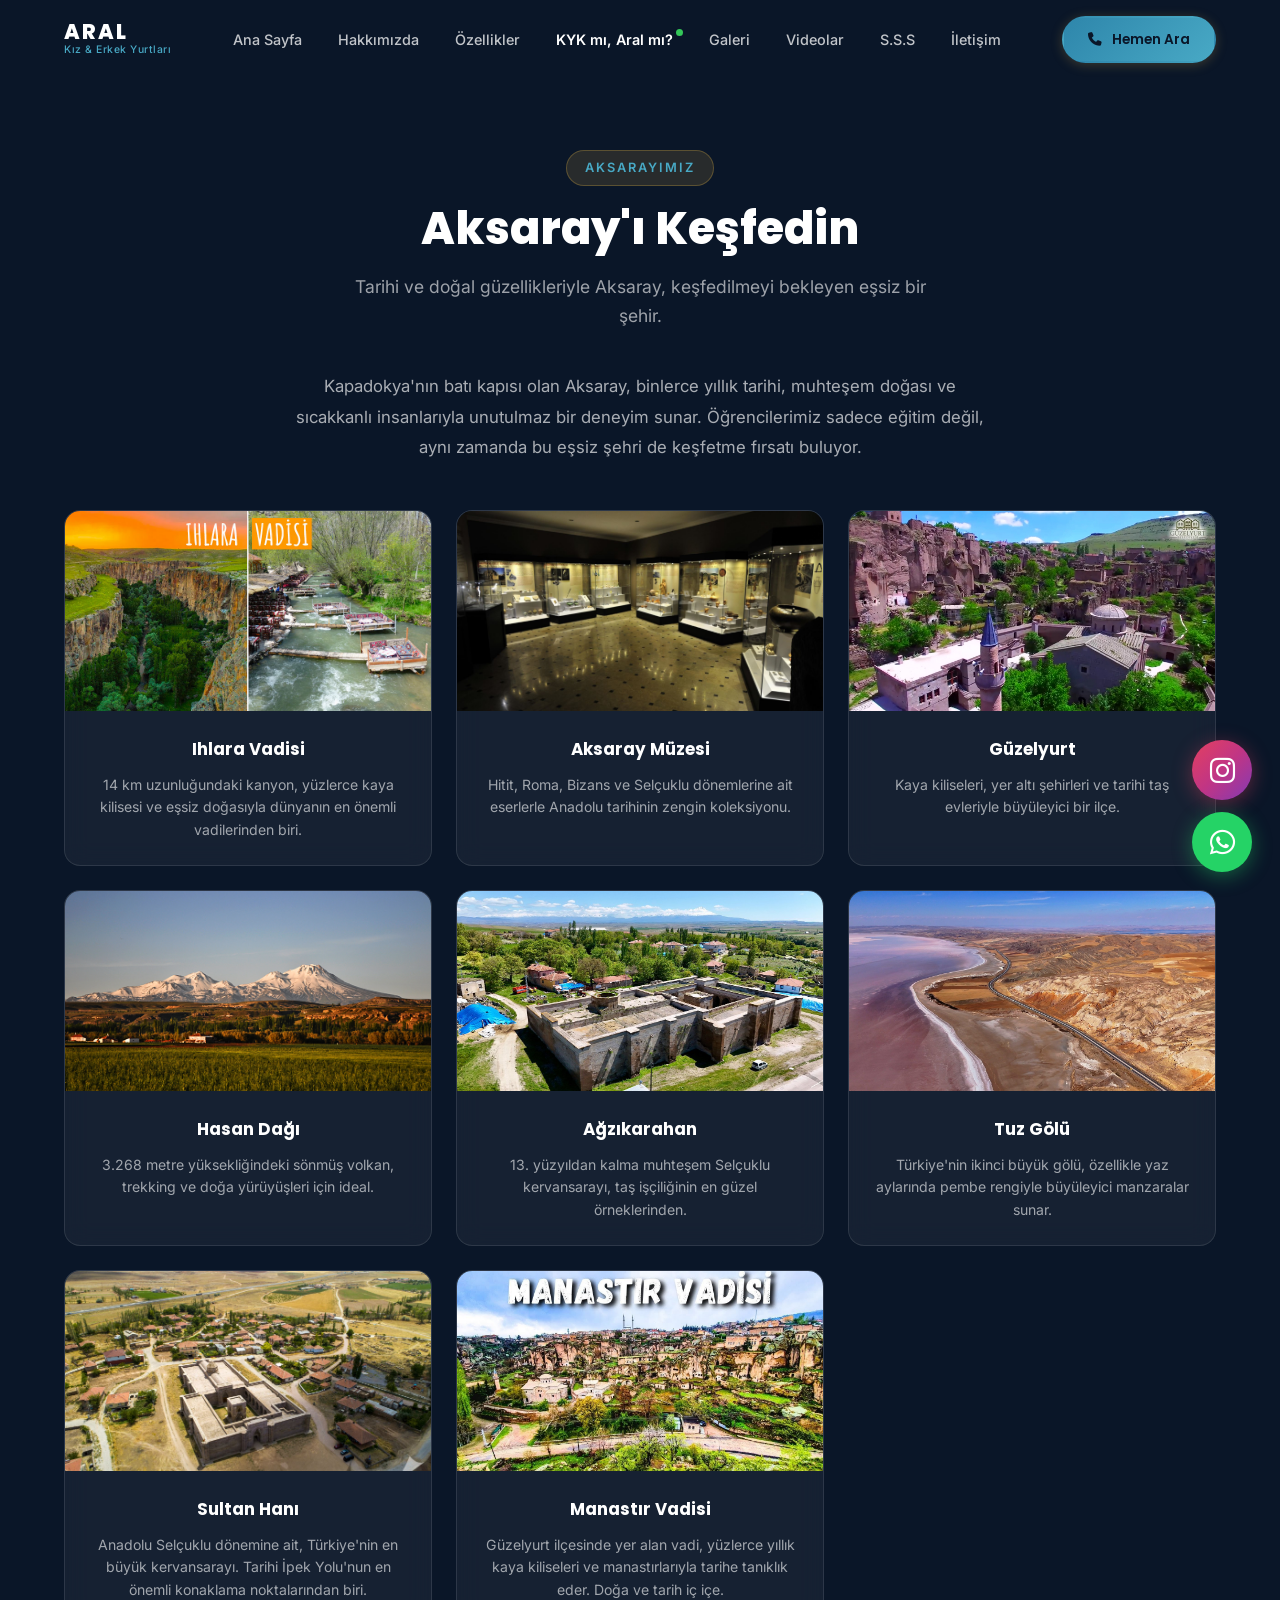
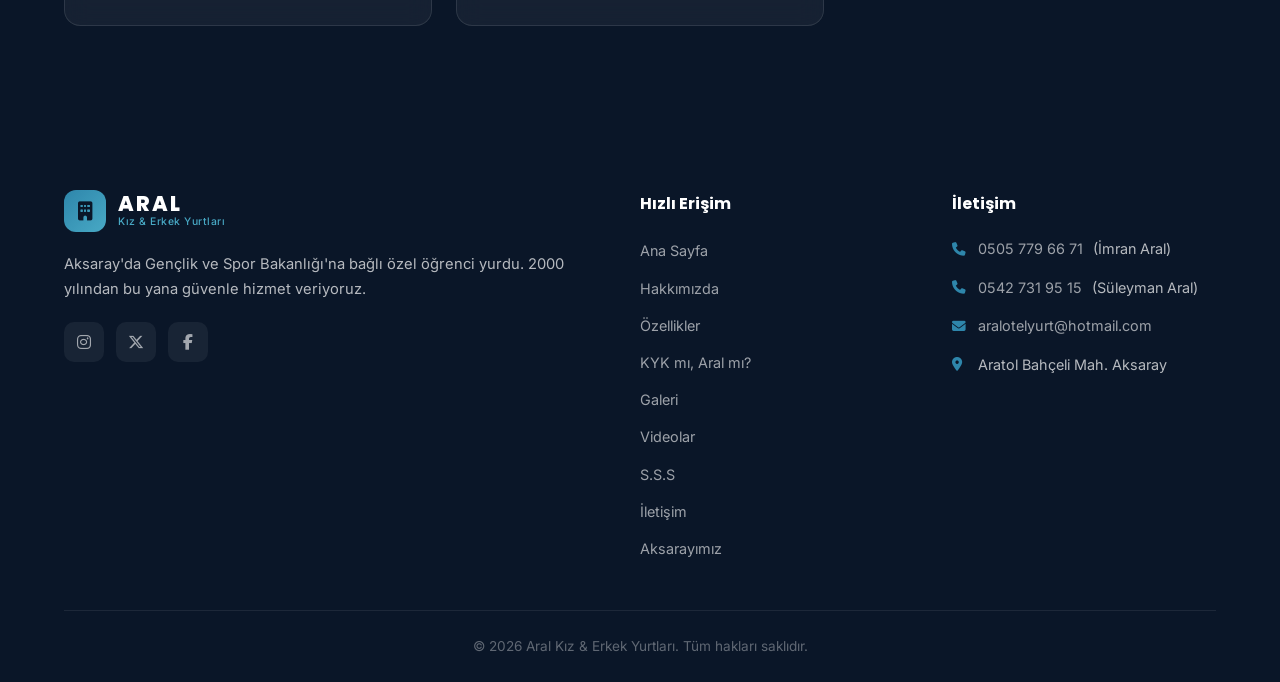
==== aksarayimiz.html @ a1b21dde "fix: onbellek sorunu ve KYK sayfasinin site butunlugune uyumu Onbellek (kritik): - styles.css ve scr" ====
<!DOCTYPE html>
<html lang="tr">

<head>
    <meta charset="UTF-8">
    <meta name="viewport" content="width=device-width, initial-scale=1.0">
    <title>Aksaray'ı Keşfedin | Aral Kız & Erkek Yurtları</title>
    <meta name="description" content="Ihlara Vadisi, Tuz Gölü, Hasan Dağı, Sultan Hanı ve daha fazlası. Aksaray'da öğrenci olmanın keşfedilmeyi bekleyen yüzü.">
    <link rel="canonical" href="https://aralyurt.com/aksarayimiz.html">
    <meta property="og:title" content="Aksaray'ı Keşfedin | Aral Kız & Erkek Yurtları">
    <meta property="og:description" content="Ihlara Vadisi, Tuz Gölü, Hasan Dağı, Sultan Hanı ve daha fazlası. Aksaray'da öğrenci olmanın keşfedilmeyi bekleyen yüzü.">
    <meta property="og:type" content="website">
    <meta property="og:url" content="https://aralyurt.com/aksarayimiz.html">
    <meta property="og:image" content="https://aralyurt.com/images/dis-cekim.jpg">
    <link rel="icon" href="favicon.ico" sizes="any">
    <link rel="icon" type="image/png" sizes="16x16" href="favicon-16x16.png">
    <link rel="icon" type="image/png" sizes="32x32" href="favicon-32x32.png">
    <link rel="apple-touch-icon" sizes="180x180" href="apple-touch-icon.png">
    <link rel="manifest" href="site.webmanifest">

    <!-- Google Fonts -->
    <link rel="preconnect" href="https://fonts.googleapis.com">
    <link rel="preconnect" href="https://fonts.gstatic.com" crossorigin>
    <link
        href="https://fonts.googleapis.com/css2?family=Poppins:wght@300;400;500;600;700;800&family=Inter:wght@300;400;500;600&display=swap"
        rel="stylesheet">

    <!-- Font Awesome -->
    <link rel="stylesheet" href="https://cdnjs.cloudflare.com/ajax/libs/font-awesome/6.5.1/css/all.min.css">

    <link rel="stylesheet" href="styles.css?v=20260819">
    <style>
        .section.aksarayimiz {
            padding-top: 150px;
        }
    </style>
</head>

<body>

    <!-- ========== NAVBAR ========== -->
    <nav class="navbar" id="navbar">
        <div class="nav-container">
            <a href="index.html" class="nav-logo">
                <div class="logo-text">
                    <span class="logo-name">ARAL</span>
                    <span class="logo-sub">Kız & Erkek Yurtları</span>
                </div>
            </a>
            <ul class="nav-menu" id="nav-menu">
                <li><a href="index.html#hero" class="nav-link">Ana Sayfa</a></li>
                <li><a href="index.html#hakkimizda" class="nav-link">Hakkımızda</a></li>
                <li><a href="index.html#ozellikler" class="nav-link">Özellikler</a></li>
                <li><a href="kyk-mi-aral-mi.html" class="nav-link nav-link-hot">KYK mı, Aral mı?</a></li>
                <li><a href="galeri.html" class="nav-link">Galeri</a></li>
                <li><a href="videolar.html" class="nav-link">Videolar</a></li>
                <li><a href="sss.html" class="nav-link">S.S.S</a></li>
                <li><a href="index.html#iletisim" class="nav-link">İletişim</a></li>
            </ul>
            <div class="nav-cta">
                <a href="tel:+905427319515" class="btn btn-nav-cta">
                    <i class="fas fa-phone"></i> Hemen Ara
                </a>
            </div>
            <button class="hamburger" id="hamburger" aria-label="Menüyü aç">
                <span></span>
                <span></span>
                <span></span>
            </button>
        </div>
    </nav>

    <!-- ========== AKSARAYIMIZ ========== -->
    <section class="section aksarayimiz" id="aksarayimiz">
        <div class="container">
            <div class="section-header">
                <span class="section-tag">Aksarayımız</span>
                <h1 class="section-title">Aksaray'ı Keşfedin</h1>
                <p class="section-desc">Tarihi ve doğal güzellikleriyle Aksaray, keşfedilmeyi bekleyen eşsiz bir şehir.
                </p>
            </div>
            <p class="aksaray-intro">
                Kapadokya'nın batı kapısı olan Aksaray, binlerce yıllık tarihi, muhteşem doğası ve sıcakkanlı
                insanlarıyla unutulmaz bir deneyim sunar. Öğrencilerimiz sadece eğitim değil, aynı zamanda bu eşsiz
                şehri de keşfetme fırsatı buluyor.
            </p>
            <div class="aksaray-grid">
                <div class="aksaray-card reveal">
                    <div class="aksaray-card-img">
                        <img src="images/ihlara-vadisi.jpg" alt="Ihlara Vadisi" loading="lazy">
                    </div>
                    <div class="aksaray-card-body">
                        <h3>Ihlara Vadisi</h3>
                        <p>14 km uzunluğundaki kanyon, yüzlerce kaya kilisesi ve eşsiz doğasıyla dünyanın en önemli
                            vadilerinden biri.</p>
                    </div>
                </div>
                <div class="aksaray-card reveal">
                    <div class="aksaray-card-img">
                        <img src="images/aksaray-muzesi.jpg" alt="Aksaray Müzesi" loading="lazy">
                    </div>
                    <div class="aksaray-card-body">
                        <h3>Aksaray Müzesi</h3>
                        <p>Hitit, Roma, Bizans ve Selçuklu dönemlerine ait eserlerle Anadolu tarihinin zengin
                            koleksiyonu.</p>
                    </div>
                </div>
                <div class="aksaray-card reveal">
                    <div class="aksaray-card-img">
                        <img src="images/guzelyurt.jpeg" alt="Güzelyurt" loading="lazy">
                    </div>
                    <div class="aksaray-card-body">
                        <h3>Güzelyurt</h3>
                        <p>Kaya kiliseleri, yer altı şehirleri ve tarihi taş evleriyle büyüleyici bir ilçe.</p>
                    </div>
                </div>
                <div class="aksaray-card reveal">
                    <div class="aksaray-card-img">
                        <img src="images/hasandagi.jpg" alt="Hasan Dağı" loading="lazy">
                    </div>
                    <div class="aksaray-card-body">
                        <h3>Hasan Dağı</h3>
                        <p>3.268 metre yüksekliğindeki sönmüş volkan, trekking ve doğa yürüyüşleri için ideal.</p>
                    </div>
                </div>
                <div class="aksaray-card reveal">
                    <div class="aksaray-card-img">
                        <img src="images/agzikarahan.jpg" alt="Ağzıkarahan Kervansarayı" loading="lazy">
                    </div>
                    <div class="aksaray-card-body">
                        <h3>Ağzıkarahan</h3>
                        <p>13. yüzyıldan kalma muhteşem Selçuklu kervansarayı, taş işçiliğinin en güzel örneklerinden.
                        </p>
                    </div>
                </div>
                <div class="aksaray-card reveal">
                    <div class="aksaray-card-img">
                        <img src="images/tuzgolu.jpg" alt="Tuz Gölü" loading="lazy">
                    </div>
                    <div class="aksaray-card-body">
                        <h3>Tuz Gölü</h3>
                        <p>Türkiye'nin ikinci büyük gölü, özellikle yaz aylarında pembe rengiyle büyüleyici manzaralar
                            sunar.</p>
                    </div>
                </div>
                <div class="aksaray-card reveal">
                    <div class="aksaray-card-img">
                        <img src="images/sultanhani.jpg" alt="Sultan Hanı Kervansarayı" loading="lazy">
                    </div>
                    <div class="aksaray-card-body">
                        <h3>Sultan Hanı</h3>
                        <p>Anadolu Selçuklu dönemine ait, Türkiye'nin en büyük kervansarayı. Tarihi İpek Yolu'nun en
                            önemli konaklama noktalarından biri.</p>
                    </div>
                </div>
                <div class="aksaray-card reveal">
                    <div class="aksaray-card-img">
                        <img src="images/manastir-vadisi.jpg" alt="Manastır Vadisi" loading="lazy">
                    </div>
                    <div class="aksaray-card-body">
                        <h3>Manastır Vadisi</h3>
                        <p>Güzelyurt ilçesinde yer alan vadi, yüzlerce yıllık kaya kiliseleri ve manastırlarıyla tarihe
                            tanıklık eder. Doğa ve tarih iç içe.</p>
                    </div>
                </div>
            </div>
        </div>
    </section>

    <!-- ========== FOOTER ========== -->
    <footer class="footer">
        <div class="container">
            <div class="footer-grid">
                <div class="footer-brand">
                    <div class="footer-logo">
                        <div class="logo-icon"><i class="fas fa-building"></i></div>
                        <div class="logo-text">
                            <span class="logo-name">ARAL</span>
                            <span class="logo-sub">Kız & Erkek Yurtları</span>
                        </div>
                    </div>
                    <p>Aksaray'da Gençlik ve Spor Bakanlığı'na bağlı özel öğrenci yurdu. 2000 yılından bu yana güvenle
                        hizmet veriyoruz.</p>
                    <div class="footer-social">
                        <a href="https://www.instagram.com/aralyurt/" target="_blank" rel="noopener"
                            aria-label="Instagram"><i class="fab fa-instagram"></i></a>
                        <a href="https://twitter.com/slymnaral" target="_blank" rel="noopener" aria-label="Twitter"><i
                                class="fab fa-x-twitter"></i></a>
                        <a href="https://www.facebook.com/pages/category/Dorm/Aral-%C3%96%C4%9Frenci-Yurtlar%C4%B1-Aksaray-153214318023613/"
                            target="_blank" rel="noopener" aria-label="Facebook"><i class="fab fa-facebook-f"></i></a>
                    </div>
                </div>
                <div class="footer-links">
                    <h4>Hızlı Erişim</h4>
                    <ul>
                        <li><a href="index.html#hero">Ana Sayfa</a></li>
                        <li><a href="index.html#hakkimizda">Hakkımızda</a></li>
                        <li><a href="index.html#ozellikler">Özellikler</a></li>
                        <li><a href="kyk-mi-aral-mi.html">KYK mı, Aral mı?</a></li>
                        <li><a href="galeri.html">Galeri</a></li>
                        <li><a href="videolar.html">Videolar</a></li>
                        <li><a href="sss.html">S.S.S</a></li>
                        <li><a href="index.html#iletisim">İletişim</a></li>
                        <li><a href="aksarayimiz.html">Aksarayımız</a></li>
                    </ul>
                </div>
                <div class="footer-contact">
                    <h4>İletişim</h4>
                    <ul>
                        <li><i class="fas fa-phone"></i> <a href="tel:+905057796671">0505 779 66 71</a> (İmran Aral)
                        </li>
                        <li><i class="fas fa-phone"></i> <a href="tel:+905427319515">0542 731 95 15</a> (Süleyman Aral)
                        </li>
                        <li><i class="fas fa-envelope"></i> <a
                                href="mailto:aralotelyurt@hotmail.com">aralotelyurt@hotmail.com</a></li>
                        <li><i class="fas fa-location-dot"></i> Aratol Bahçeli Mah. Aksaray</li>
                    </ul>
                </div>
            </div>
            <div class="footer-bottom">
                <p>&copy; <span id="footer-year">2026</span> Aral Kız & Erkek Yurtları. Tüm hakları saklıdır.</p>
            </div>
        </div>
    </footer>

    <!-- Instagram Floating Button -->
    <a href="https://www.instagram.com/aralyurt/" target="_blank" rel="noopener" class="instagram-btn"
        aria-label="Instagram'da takip edin">
        <i class="fab fa-instagram"></i>
    </a>

    <!-- WhatsApp Button -->
    <a href="https://wa.me/905427319515?text=Merhaba%2C%202026-2027%20d%C3%B6nemi%20i%C3%A7in%20bo%C5%9F%20oda%20ve%20kay%C4%B1t%20bilgisi%20almak%20istiyorum." target="_blank" rel="noopener" class="whatsapp-btn"
        aria-label="WhatsApp ile iletişim">
        <i class="fab fa-whatsapp"></i>
    </a>

    <script src="script.js?v=20260819"></script>
</body>

</html>
---- styles.css ----
/* ===== DESIGN SYSTEM ===== */
:root {
    --primary: #0A1628;
    --primary-light: #112240;
    --accent: #2E86AB;
    --accent-light: #48A9C5;
    --accent-dark: #1B6B8A;
    --white: #FFFFFF;
    --off-white: #F0F4F8;
    --gray-100: #E2E8F0;
    --gray-200: #CBD5E1;
    --gray-400: #8E8E93;
    --gray-600: #636366;
    --gray-800: #3A3A3C;
    --dark: #1C1C1E;
    --success: #34C759;
    --shadow-sm: 0 2px 8px rgba(11, 29, 58, 0.08);
    --shadow-md: 0 8px 32px rgba(11, 29, 58, 0.12);
    --shadow-lg: 0 16px 48px rgba(11, 29, 58, 0.18);
    --shadow-glow: 0 0 40px rgba(212, 168, 67, 0.15);
    --radius-sm: 8px;
    --radius-md: 16px;
    --radius-lg: 24px;
    --radius-xl: 32px;
    --transition: 0.3s cubic-bezier(0.4, 0, 0.2, 1);
    --font-heading: 'Poppins', sans-serif;
    --font-body: 'Inter', sans-serif;
}

/* ===== RESET ===== */
*,
*::before,
*::after {
    margin: 0;
    padding: 0;
    box-sizing: border-box;
}

html {
    scroll-behavior: smooth;
    scroll-padding-top: 80px;
}

body {
    font-family: var(--font-body);
    font-size: 16px;
    line-height: 1.7;
    color: rgba(255, 255, 255, 0.85);
    background: var(--primary);
    overflow-x: hidden;
}

a {
    text-decoration: none;
    color: inherit;
    transition: var(--transition);
}

ul {
    list-style: none;
}

img {
    max-width: 100%;
    height: auto;
    display: block;
}

.container {
    width: 100%;
    max-width: 1200px;
    margin: 0 auto;
    padding: 0 24px;
}

/* ===== BUTTONS ===== */
.btn {
    display: inline-flex;
    align-items: center;
    gap: 10px;
    padding: 14px 32px;
    border-radius: 50px;
    font-family: var(--font-heading);
    font-weight: 600;
    font-size: 0.95rem;
    cursor: pointer;
    transition: var(--transition);
    border: 2px solid transparent;
    position: relative;
    overflow: hidden;
}

.btn-primary {
    background: linear-gradient(135deg, var(--accent), var(--accent-light));
    color: var(--primary);
    box-shadow: 0 4px 20px rgba(212, 168, 67, 0.3);
}

.btn-primary:hover {
    transform: translateY(-2px);
    box-shadow: 0 0 25px rgba(46, 134, 171, 0.6);
}

.btn-outline {
    border-color: rgba(255, 255, 255, 0.4);
    color: var(--white);
    backdrop-filter: blur(4px);
}

.btn-outline:hover {
    background: rgba(255, 255, 255, 0.12);
    border-color: rgba(255, 255, 255, 0.7);
    transform: translateY(-2px);
}

.btn-nav-cta {
    background: linear-gradient(135deg, var(--accent), var(--accent-light));
    color: var(--primary);
    padding: 10px 24px;
    font-size: 0.85rem;
    border-radius: 50px;
    font-family: var(--font-heading);
    font-weight: 600;
    box-shadow: 0 2px 12px rgba(212, 168, 67, 0.25);
}

.btn-nav-cta:hover {
    transform: translateY(-1px);
    box-shadow: 0 4px 20px rgba(212, 168, 67, 0.4);
}

/* ===== NAVBAR ===== */
.navbar {
    position: fixed;
    top: 0;
    left: 0;
    width: 100%;
    z-index: 1000;
    padding: 16px 0;
    transition: var(--transition);
}

.navbar.scrolled {
    background: rgba(11, 29, 58, 0.92);
    backdrop-filter: blur(20px);
    -webkit-backdrop-filter: blur(20px);
    padding: 8px 0;
    box-shadow: 0 4px 30px rgba(0, 0, 0, 0.15);
}

.nav-container {
    max-width: 1200px;
    margin: 0 auto;
    padding: 0 24px;
    display: flex;
    align-items: center;
    justify-content: space-between;
}

.nav-logo {
    display: flex;
    align-items: center;
    gap: 12px;
    z-index: 1001;
}

.logo-icon {
    width: 42px;
    height: 42px;
    border-radius: 12px;
    background: linear-gradient(135deg, var(--accent), var(--accent-light));
    display: flex;
    align-items: center;
    justify-content: center;
    color: var(--primary);
    font-size: 1.2rem;
    flex-shrink: 0;
}

.logo-text {
    display: flex;
    flex-direction: column;
}

.logo-name {
    font-family: var(--font-heading);
    font-weight: 800;
    font-size: 1.3rem;
    color: var(--white);
    letter-spacing: 2px;
    line-height: 1;
}

.logo-sub {
    font-size: 0.65rem;
    color: var(--accent-light);
    font-weight: 500;
    letter-spacing: 0.5px;
    line-height: 1.3;
}

.nav-menu {
    display: flex;
    align-items: center;
    gap: 4px;
}

.nav-link {
    padding: 8px 16px;
    font-size: 0.9rem;
    font-weight: 500;
    color: rgba(255, 255, 255, 0.75);
    border-radius: 8px;
    transition: var(--transition);
    position: relative;
}

.nav-link:hover,
.nav-link.active {
    color: var(--white);
    background: rgba(255, 255, 255, 0.08);
}

.nav-link.active::after {
    content: '';
    position: absolute;
    bottom: 2px;
    left: 50%;
    transform: translateX(-50%);
    width: 20px;
    height: 3px;
    background: var(--accent);
    border-radius: 2px;
}

.nav-cta {
    display: flex;
    align-items: center;
}

.hamburger {
    display: none;
    flex-direction: column;
    gap: 5px;
    cursor: pointer;
    background: none;
    border: none;
    padding: 8px;
    z-index: 1001;
}

.hamburger span {
    width: 24px;
    height: 2.5px;
    background: var(--white);
    border-radius: 4px;
    transition: var(--transition);
}

.hamburger.active span:nth-child(1) {
    transform: rotate(45deg) translate(5px, 5px);
}

.hamburger.active span:nth-child(2) {
    opacity: 0;
}

.hamburger.active span:nth-child(3) {
    transform: rotate(-45deg) translate(5px, -5px);
}

/* ===== HERO ===== */
.hero {
    position: relative;
    min-height: 100vh;
    display: flex;
    align-items: center;
    justify-content: center;
    background: linear-gradient(135deg, #0B1D3A 0%, #1a3a6a 40%, #0f2847 70%, #091428 100%);
    overflow: hidden;
}

.hero-bg-overlay {
    position: absolute;
    inset: 0;
    background:
        radial-gradient(ellipse at 20% 50%, rgba(212, 168, 67, 0.08) 0%, transparent 50%),
        radial-gradient(ellipse at 80% 20%, rgba(212, 168, 67, 0.05) 0%, transparent 40%),
        radial-gradient(ellipse at 60% 80%, rgba(19, 45, 94, 0.4) 0%, transparent 50%);
}

.hero-particles {
    position: absolute;
    inset: 0;
    pointer-events: none;
}

.hero-particles .particle {
    position: absolute;
    width: 4px;
    height: 4px;
    background: rgba(212, 168, 67, 0.3);
    border-radius: 50%;
    animation: float-particle 8s infinite ease-in-out;
}

@keyframes float-particle {

    0%,
    100% {
        transform: translateY(0) scale(1);
        opacity: 0.3;
    }

    50% {
        transform: translateY(-60px) scale(1.5);
        opacity: 0.8;
    }
}

.hero-content {
    position: relative;
    z-index: 2;
    text-align: center;
    padding: 120px 24px 80px;
    max-width: 900px;
}

/* ===== SEZONLUK KAYIT DUYURUSU (hero) ===== */
.hero-announce[hidden] {
    display: none !important;
}

.hero-announce {
    display: inline-flex;
    align-items: center;
    gap: 12px;
    padding: 10px 22px;
    margin-bottom: 18px;
    background: linear-gradient(135deg, rgba(52, 199, 89, 0.18), rgba(52, 199, 89, 0.08));
    border: 1px solid rgba(52, 199, 89, 0.45);
    border-radius: 50px;
    color: var(--white);
    font-size: 0.95rem;
    font-weight: 600;
    letter-spacing: 0.2px;
    box-shadow: 0 0 28px rgba(52, 199, 89, 0.18);
    animation: fadeInDown 1s ease;
}

.hero-announce:hover {
    background: linear-gradient(135deg, rgba(52, 199, 89, 0.28), rgba(52, 199, 89, 0.14));
    border-color: rgba(52, 199, 89, 0.7);
    transform: translateY(-2px);
    box-shadow: 0 0 36px rgba(52, 199, 89, 0.3);
}

.hero-announce strong {
    font-weight: 800;
}

.announce-pulse {
    position: relative;
    flex-shrink: 0;
    width: 10px;
    height: 10px;
    border-radius: 50%;
    background: var(--success);
}

.announce-pulse::after {
    content: '';
    position: absolute;
    inset: 0;
    border-radius: 50%;
    background: var(--success);
    animation: announcePulse 2s ease-out infinite;
}

@keyframes announcePulse {
    0% { transform: scale(1); opacity: 0.7; }
    100% { transform: scale(3); opacity: 0; }
}

.announce-arrow {
    font-size: 0.8rem;
    opacity: 0.75;
    transition: var(--transition);
}

.hero-announce:hover .announce-arrow {
    transform: translateX(4px);
    opacity: 1;
}

@media (prefers-reduced-motion: reduce) {
    .announce-pulse::after { animation: none; }
}

@media (max-width: 480px) {
    .hero-announce {
        font-size: 0.82rem;
        padding: 9px 16px;
        gap: 9px;
    }
}

.hero-badge {
    display: inline-flex;
    align-items: center;
    gap: 10px;
    padding: 8px 20px;
    background: rgba(212, 168, 67, 0.12);
    border: 1px solid rgba(212, 168, 67, 0.25);
    border-radius: 50px;
    color: var(--accent-light);
    font-size: 0.85rem;
    font-weight: 500;
    margin-bottom: 32px;
    animation: fadeInDown 1s ease;
}

.hero-badge i {
    font-size: 1rem;
}

.hero-title {
    font-family: var(--font-heading);
    font-size: clamp(2.8rem, 6vw, 4.5rem);
    font-weight: 800;
    color: var(--white);
    line-height: 1.1;
    margin-bottom: 24px;
    animation: fadeInUp 1s ease 0.2s both;
}

.hero-title-line {
    display: block;
}

.hero-title-line.accent {
    background: linear-gradient(135deg, var(--accent), var(--accent-light));
    -webkit-background-clip: text;
    -webkit-text-fill-color: transparent;
    background-clip: text;
}

.hero-subtitle {
    font-size: 1.15rem;
    color: rgba(255, 255, 255, 0.7);
    max-width: 600px;
    margin: 0 auto 40px;
    line-height: 1.8;
    animation: fadeInUp 1s ease 0.4s both;
}

.hero-buttons {
    display: flex;
    gap: 16px;
    justify-content: center;
    flex-wrap: wrap;
    margin-bottom: 60px;
    animation: fadeInUp 1s ease 0.6s both;
}

.hero-stats {
    display: grid;
    grid-template-columns: repeat(2, 1fr);
    gap: 24px;
    padding: 32px 48px;
    max-width: 400px;
    margin: 0 auto;
    background: rgba(255, 255, 255, 0.04);
    border: 1px solid rgba(255, 255, 255, 0.08);
    border-radius: var(--radius-lg);
    backdrop-filter: blur(10px);
    animation: fadeInUp 1s ease 0.8s both;
}

.stat-item {
    text-align: center;
}

.stat-number {
    font-family: var(--font-heading);
    font-size: 2.5rem;
    font-weight: 800;
    color: var(--accent);
    line-height: 1;
}

.stat-suffix {
    font-family: var(--font-heading);
    font-size: 1.8rem;
    font-weight: 700;
    color: var(--accent);
}

.stat-label {
    display: block;
    font-size: 0.8rem;
    color: rgba(255, 255, 255, 0.5);
    margin-top: 6px;
    font-weight: 500;
    text-transform: uppercase;
    letter-spacing: 1px;
}

.hero-scroll-indicator {
    position: absolute;
    bottom: 32px;
    left: 0;
    right: 0;
    text-align: center;
    z-index: 2;
    animation: fadeInUp 1s ease 1.2s both;
}

.hero-scroll-indicator a {
    display: flex;
    flex-direction: column;
    align-items: center;
    gap: 8px;
    color: rgba(255, 255, 255, 0.4);
    font-size: 0.75rem;
    text-transform: uppercase;
    letter-spacing: 2px;
}

.scroll-mouse {
    width: 26px;
    height: 40px;
    border: 2px solid rgba(255, 255, 255, 0.3);
    border-radius: 14px;
    display: flex;
    justify-content: center;
    padding-top: 8px;
}

.scroll-wheel {
    width: 4px;
    height: 10px;
    background: var(--accent);
    border-radius: 2px;
    animation: scroll-wheel 2s infinite;
}

@keyframes scroll-wheel {
    0% {
        transform: translateY(0);
        opacity: 1;
    }

    100% {
        transform: translateY(12px);
        opacity: 0;
    }
}

/* ===== SECTIONS ===== */
.section {
    padding: 100px 0;
}

.section-header {
    text-align: center;
    margin-bottom: 64px;
}

.section-tag {
    display: inline-block;
    padding: 6px 18px;
    background: rgba(212, 168, 67, 0.15);
    border: 1px solid rgba(212, 168, 67, 0.3);
    border-radius: 50px;
    color: var(--accent-light);
    font-size: 0.8rem;
    font-weight: 600;
    text-transform: uppercase;
    letter-spacing: 2px;
    margin-bottom: 16px;
}

.section-title {
    font-family: var(--font-heading);
    font-size: clamp(2rem, 4vw, 2.8rem);
    font-weight: 800;
    color: var(--white);
    margin-bottom: 16px;
    line-height: 1.2;
}

.section-desc {
    font-size: 1.1rem;
    color: rgba(255, 255, 255, 0.6);
    max-width: 600px;
    margin: 0 auto;
}

/* ===== HAKKIMIZDA ===== */
.hakkimizda {
    background: var(--primary-light);
}

.about-grid {
    display: grid;
    grid-template-columns: 1fr 1fr;
    gap: 64px;
    align-items: center;
}

.about-text p {
    margin-bottom: 20px;
    color: rgba(255, 255, 255, 0.7);
    font-size: 1.05rem;
    line-height: 1.8;
}

.about-text strong {
    color: var(--accent-light);
}

.about-highlights {
    display: flex;
    flex-direction: column;
    gap: 20px;
    margin-top: 32px;
}

.highlight-item {
    display: flex;
    align-items: center;
    gap: 16px;
    padding: 16px 20px;
    background: rgba(255, 255, 255, 0.06);
    border: 1px solid rgba(255, 255, 255, 0.1);
    border-radius: var(--radius-md);
    box-shadow: none;
    transition: var(--transition);
}

.highlight-item:hover {
    transform: translateX(8px);
    box-shadow: var(--shadow-md);
}

.highlight-icon {
    width: 48px;
    height: 48px;
    border-radius: 12px;
    background: linear-gradient(135deg, rgba(212, 168, 67, 0.1), rgba(212, 168, 67, 0.05));
    display: flex;
    align-items: center;
    justify-content: center;
    color: var(--accent-dark);
    font-size: 1.2rem;
    flex-shrink: 0;
}

.highlight-item h4 {
    font-family: var(--font-heading);
    font-size: 0.95rem;
    font-weight: 600;
    color: var(--accent-light);
    margin-bottom: 2px;
}

.highlight-item p {
    font-size: 0.85rem;
    color: rgba(255, 255, 255, 0.6);
    margin: 0;
}

.about-image-card {
    position: relative;
    border-radius: var(--radius-xl);
    overflow: hidden;
    box-shadow: var(--shadow-lg);
}

.about-image {
    width: 100%;
    height: 100%;
    object-fit: cover;
    display: block;
}

.about-badge {
    position: absolute;
    bottom: 24px;
    right: 24px;
    background: linear-gradient(135deg, var(--accent), var(--accent-light));
    color: var(--primary);
    padding: 16px 24px;
    border-radius: var(--radius-md);
    text-align: center;
    box-shadow: var(--shadow-md);
}

.badge-year {
    display: block;
    font-family: var(--font-heading);
    font-weight: 800;
    font-size: 1.8rem;
    line-height: 1;
}

.badge-text {
    font-size: 0.75rem;
    font-weight: 600;
    text-transform: uppercase;
    letter-spacing: 1px;
}

/* ===== ÖZELLİKLER ===== */
.features-grid {
    display: grid;
    grid-template-columns: repeat(4, 1fr);
    gap: 24px;
}

.feature-card {
    background: rgba(255, 255, 255, 0.05);
    border: 1px solid rgba(255, 255, 255, 0.1);
    backdrop-filter: blur(12px);
    -webkit-backdrop-filter: blur(12px);
    border-radius: var(--radius-md);
    padding: 32px 24px;
    text-align: center;
    transition: var(--transition);
    position: relative;
    overflow: hidden;
}

.feature-card::before {
    content: '';
    position: absolute;
    top: 0;
    left: 0;
    width: 100%;
    height: 4px;
    background: linear-gradient(135deg, var(--accent), var(--accent-light));
    transform: scaleX(0);
    transition: var(--transition);
}

.feature-card:hover {
    transform: translateY(-8px);
    box-shadow: var(--shadow-lg);
    border-color: transparent;
}

.feature-card:hover::before {
    transform: scaleX(1);
}

.feature-icon-wrap {
    width: 64px;
    height: 64px;
    border-radius: 16px;
    background: linear-gradient(135deg, rgba(212, 168, 67, 0.15), rgba(212, 168, 67, 0.05));
    display: flex;
    align-items: center;
    justify-content: center;
    margin: 0 auto 20px;
    font-size: 1.5rem;
    color: var(--accent);
    transition: var(--transition);
}

.feature-card:hover .feature-icon-wrap {
    background: linear-gradient(135deg, var(--accent), var(--accent-light));
    color: var(--primary);
    transform: scale(1.1);
}

.feature-card h3 {
    font-family: var(--font-heading);
    font-size: 1.05rem;
    font-weight: 700;
    color: var(--white);
    margin-bottom: 10px;
}

.feature-card p {
    font-size: 0.88rem;
    color: rgba(255, 255, 255, 0.6);
    line-height: 1.6;
}

/* ===== ÖĞRENCİ KABUL ===== */
.ogrenci-kabul {
    background: var(--off-white);
}

.steps-container {
    max-width: 700px;
    margin: 0 auto 60px;
}

.step-card {
    display: flex;
    align-items: flex-start;
    gap: 24px;
    padding: 28px;
    background: var(--white);
    border-radius: var(--radius-md);
    box-shadow: var(--shadow-sm);
    transition: var(--transition);
}

.step-card:hover {
    box-shadow: var(--shadow-md);
    transform: translateX(8px);
}

.step-number {
    width: 52px;
    height: 52px;
    border-radius: 16px;
    background: linear-gradient(135deg, var(--primary), var(--primary-light));
    color: var(--accent);
    display: flex;
    align-items: center;
    justify-content: center;
    font-family: var(--font-heading);
    font-weight: 800;
    font-size: 1.4rem;
    flex-shrink: 0;
}

.step-content h3 {
    font-family: var(--font-heading);
    font-weight: 700;
    font-size: 1.1rem;
    color: var(--primary);
    margin-bottom: 8px;
}

.step-content p {
    font-size: 0.92rem;
    color: var(--gray-600);
    line-height: 1.7;
}

.step-connector {
    display: flex;
    justify-content: center;
    padding: 12px 0;
    color: var(--gray-200);
    font-size: 1.2rem;
}

.documents-section {
    max-width: 800px;
    margin: 0 auto;
    padding: 40px;
    background: var(--white);
    border-radius: var(--radius-lg);
    box-shadow: var(--shadow-sm);
}

.documents-section>h3 {
    font-family: var(--font-heading);
    font-weight: 700;
    color: var(--primary);
    margin-bottom: 24px;
    display: flex;
    align-items: center;
    gap: 12px;
    font-size: 1.2rem;
}

.documents-section>h3 i {
    color: var(--accent);
}

.documents-grid {
    display: grid;
    grid-template-columns: repeat(3, 1fr);
    gap: 16px;
}

.doc-item {
    display: flex;
    align-items: center;
    gap: 12px;
    padding: 14px 16px;
    background: var(--off-white);
    border-radius: var(--radius-sm);
    font-size: 0.88rem;
    color: var(--gray-800);
    font-weight: 500;
    transition: var(--transition);
}

.doc-item:hover {
    background: rgba(212, 168, 67, 0.08);
}

.doc-item i {
    color: var(--accent-dark);
    font-size: 1rem;
    flex-shrink: 0;
}

/* ===== GALERİ ===== */
.gallery-tabs {
    display: flex;
    justify-content: center;
    gap: 12px;
    margin-bottom: 40px;
    flex-wrap: wrap;
}

.gallery-tab-btn {
    display: inline-flex;
    align-items: center;
    gap: 8px;
    padding: 12px 24px;
    border: 1px solid rgba(255, 255, 255, 0.15);
    border-radius: 50px;
    background: rgba(255, 255, 255, 0.05);
    color: rgba(255, 255, 255, 0.65);
    font-family: var(--font-heading);
    font-weight: 600;
    font-size: 0.9rem;
    cursor: pointer;
    transition: var(--transition);
}

.gallery-tab-btn:hover {
    background: rgba(212, 168, 67, 0.1);
    border-color: rgba(212, 168, 67, 0.3);
    color: var(--accent-light);
}

.gallery-tab-btn.active {
    background: linear-gradient(135deg, var(--accent), var(--accent-light));
    color: var(--primary);
    border-color: transparent;
    box-shadow: 0 4px 20px rgba(212, 168, 67, 0.3);
}

.gallery-tab-content {
    display: none;
}

.gallery-tab-content.active {
    display: block;
    animation: fadeInUp 0.5s ease;
}

.gallery-media-grid {
    display: grid;
    grid-template-columns: 2fr 1fr;
    gap: 20px;
    align-items: start;
}

.gallery-media-item {
    border-radius: var(--radius-md);
    overflow: hidden;
    position: relative;
    background: rgba(255, 255, 255, 0.05);
    border: 1px solid rgba(255, 255, 255, 0.1);
    transition: var(--transition);
}

.gallery-media-item:hover {
    transform: translateY(-4px);
    box-shadow: var(--shadow-lg);
    border-color: rgba(212, 168, 67, 0.3);
}

.gallery-video {
    width: 100%;
    display: block;
    border-radius: var(--radius-md) var(--radius-md) 0 0;
    background: #000;
}

.gallery-image {
    width: 100%;
    height: 100%;
    object-fit: cover;
    display: block;
    min-height: 250px;
}

.gallery-media-label {
    padding: 14px 18px;
    font-family: var(--font-heading);
    font-weight: 600;
    font-size: 0.9rem;
    color: rgba(255, 255, 255, 0.8);
    display: flex;
    align-items: center;
    gap: 8px;
}

.gallery-media-label i {
    color: var(--accent);
}

.gallery-empty-state {
    text-align: center;
    padding: 80px 40px;
    background: rgba(255, 255, 255, 0.03);
    border: 2px dashed rgba(255, 255, 255, 0.1);
    border-radius: var(--radius-lg);
}

.gallery-empty-state i {
    font-size: 3rem;
    color: var(--accent);
    margin-bottom: 20px;
    opacity: 0.6;
}

.gallery-empty-state h3 {
    font-family: var(--font-heading);
    font-size: 1.3rem;
    font-weight: 700;
    color: var(--white);
    margin-bottom: 8px;
}

.gallery-empty-state p {
    color: rgba(255, 255, 255, 0.5);
    font-size: 0.95rem;
}

.ailemiz-grid {
    grid-template-columns: repeat(3, 1fr);
}

/* ===== SSS (FAQ) ===== */
.sss {
    background: var(--primary-light);
}

.faq-container {
    max-width: 800px;
    margin: 0 auto;
    display: flex;
    flex-direction: column;
    gap: 16px;
}

.faq-item {
    background: rgba(255, 255, 255, 0.05);
    border: 1px solid rgba(255, 255, 255, 0.1);
    border-radius: var(--radius-md);
    overflow: hidden;
    transition: var(--transition);
}

.faq-item:hover {
    border-color: rgba(212, 168, 67, 0.25);
}

.faq-item.open {
    border-color: rgba(212, 168, 67, 0.4);
    box-shadow: 0 4px 20px rgba(0, 0, 0, 0.15);
}

.faq-question {
    width: 100%;
    padding: 22px 24px;
    display: flex;
    align-items: center;
    justify-content: space-between;
    gap: 16px;
    background: none;
    border: none;
    cursor: pointer;
    transition: var(--transition);
}

.faq-question span {
    font-family: var(--font-heading);
    font-weight: 600;
    font-size: 1.05rem;
    color: var(--white);
    text-align: left;
}

.faq-question i {
    color: var(--accent);
    font-size: 0.9rem;
    transition: transform 0.3s ease;
    flex-shrink: 0;
}

.faq-item.open .faq-question i {
    transform: rotate(180deg);
}

.faq-answer {
    max-height: 0;
    overflow: hidden;
    transition: max-height 0.4s ease, padding 0.4s ease;
}

.faq-item.open .faq-answer {
    max-height: 200px;
}

.faq-answer p {
    padding: 0 24px 22px;
    color: rgba(255, 255, 255, 0.65);
    font-size: 0.95rem;
    line-height: 1.8;
}

/* ===== İLETİŞİM ===== */
.iletisim {
    background: var(--primary-light);
}

.contact-grid {
    display: grid;
    grid-template-columns: 1fr 1fr;
    gap: 40px;
    align-items: start;
}

.contact-card {
    display: flex;
    flex-direction: column;
    gap: 24px;
    margin-bottom: 32px;
}

.contact-item {
    display: flex;
    align-items: center;
    gap: 16px;
    padding: 20px;
    background: rgba(255, 255, 255, 0.06);
    border: 1px solid rgba(255, 255, 255, 0.1);
    border-radius: var(--radius-md);
    box-shadow: none;
    transition: var(--transition);
}

.contact-item:hover {
    box-shadow: var(--shadow-md);
    transform: translateX(4px);
}

.contact-icon {
    width: 52px;
    height: 52px;
    border-radius: 14px;
    background: linear-gradient(135deg, var(--primary), var(--primary-light));
    display: flex;
    align-items: center;
    justify-content: center;
    color: var(--accent);
    font-size: 1.2rem;
    flex-shrink: 0;
}

.contact-item h4 {
    font-family: var(--font-heading);
    font-weight: 600;
    font-size: 0.85rem;
    color: rgba(255, 255, 255, 0.5);
    text-transform: uppercase;
    letter-spacing: 1px;
    margin-bottom: 4px;
}

.contact-item a,
.contact-item p {
    font-size: 1rem;
    font-weight: 500;
    color: rgba(255, 255, 255, 0.9);
}

.contact-item a:hover {
    color: var(--accent-light);
}

.social-links h4 {
    font-family: var(--font-heading);
    font-weight: 700;
    color: var(--white);
    margin-bottom: 16px;
    font-size: 1.1rem;
}

.social-icons {
    display: flex;
    gap: 12px;
}

.social-btn {
    width: 52px;
    height: 52px;
    border-radius: 14px;
    display: flex;
    align-items: center;
    justify-content: center;
    font-size: 1.3rem;
    color: var(--white);
    transition: var(--transition);
}

.social-btn.instagram {
    background: linear-gradient(135deg, #E4405F, #C13584, #833AB4);
}

.social-btn.twitter {
    background: #1DA1F2;
}

.social-btn.facebook {
    background: #1877F2;
}

.social-btn:hover {
    transform: translateY(-4px) scale(1.05);
    box-shadow: 0 8px 25px rgba(0, 0, 0, 0.2);
}

/* ===== FOOTER ===== */
.footer {
    background: var(--primary);
    color: rgba(255, 255, 255, 0.7);
    padding: 64px 0 0;
}

.footer-grid {
    display: grid;
    grid-template-columns: 2fr 1fr 1fr;
    gap: 48px;
    padding-bottom: 48px;
    border-bottom: 1px solid rgba(255, 255, 255, 0.08);
}

.footer-logo {
    display: flex;
    align-items: center;
    gap: 12px;
    margin-bottom: 20px;
}

.footer-brand p {
    font-size: 0.92rem;
    line-height: 1.7;
    margin-bottom: 20px;
}

.footer-social {
    display: flex;
    gap: 12px;
}

.footer-social a {
    width: 40px;
    height: 40px;
    border-radius: 10px;
    background: rgba(255, 255, 255, 0.06);
    display: flex;
    align-items: center;
    justify-content: center;
    color: rgba(255, 255, 255, 0.6);
    transition: var(--transition);
}

.footer-social a:hover {
    background: var(--accent);
    color: var(--primary);
    transform: translateY(-2px);
}

.footer-links h4,
.footer-contact h4 {
    font-family: var(--font-heading);
    font-weight: 700;
    color: var(--white);
    font-size: 1rem;
    margin-bottom: 20px;
}

.footer-links ul {
    display: flex;
    flex-direction: column;
    gap: 10px;
}

.footer-links a {
    font-size: 0.9rem;
    color: rgba(255, 255, 255, 0.6);
    transition: var(--transition);
}

.footer-links a:hover {
    color: var(--accent);
    padding-left: 8px;
}

.footer-contact ul {
    display: flex;
    flex-direction: column;
    gap: 14px;
}

.footer-contact li {
    display: flex;
    align-items: center;
    gap: 10px;
    font-size: 0.9rem;
}

.footer-contact li i {
    color: var(--accent);
    font-size: 0.85rem;
    width: 16px;
}

.footer-contact a {
    color: rgba(255, 255, 255, 0.6);
}

.footer-contact a:hover {
    color: var(--accent);
}

.footer-bottom {
    text-align: center;
    padding: 24px 0;
    font-size: 0.85rem;
    color: rgba(255, 255, 255, 0.35);
}

/* ===== WHATSAPP ===== */
.whatsapp-btn {
    position: fixed;
    bottom: 28px;
    right: 28px;
    width: 60px;
    height: 60px;
    border-radius: 50%;
    background: #25D366;
    color: white;
    display: flex;
    align-items: center;
    justify-content: center;
    font-size: 1.8rem;
    box-shadow: 0 4px 20px rgba(37, 211, 102, 0.4);
    z-index: 999;
    transition: var(--transition);
    animation: pulse-whatsapp 2s infinite;
}

.whatsapp-btn:hover {
    transform: scale(1.1);
    box-shadow: 0 8px 30px rgba(37, 211, 102, 0.5);
}

@keyframes pulse-whatsapp {

    0%,
    100% {
        box-shadow: 0 4px 20px rgba(37, 211, 102, 0.4);
    }

    50% {
        box-shadow: 0 4px 30px rgba(37, 211, 102, 0.6), 0 0 0 12px rgba(37, 211, 102, 0.1);
    }
}

/* ===== INSTAGRAM FLOATING BTN ===== */
.instagram-btn {
    position: fixed;
    bottom: 100px;
    right: 28px;
    width: 60px;
    height: 60px;
    border-radius: 50%;
    background: linear-gradient(135deg, #E4405F, #C13584, #833AB4);
    color: white;
    display: flex;
    align-items: center;
    justify-content: center;
    font-size: 1.8rem;
    box-shadow: 0 4px 20px rgba(228, 64, 95, 0.4);
    z-index: 999;
    transition: var(--transition);
    animation: pulse-instagram 2s infinite;
}

.instagram-btn:hover {
    transform: scale(1.1);
    box-shadow: 0 8px 30px rgba(228, 64, 95, 0.5);
}

@keyframes pulse-instagram {

    0%,
    100% {
        box-shadow: 0 4px 20px rgba(228, 64, 95, 0.4);
    }

    50% {
        box-shadow: 0 4px 30px rgba(228, 64, 95, 0.6), 0 0 0 12px rgba(228, 64, 95, 0.1);
    }
}

/* ===== AKSARAYIMIZ ===== */
.aksarayimiz {
    background: var(--primary);
}

.aksaray-intro {
    text-align: center;
    max-width: 700px;
    margin: -24px auto 48px;
    color: rgba(255, 255, 255, 0.65);
    font-size: 1.05rem;
    line-height: 1.8;
}

.aksaray-grid {
    display: grid;
    grid-template-columns: repeat(3, 1fr);
    gap: 24px;
}

.aksaray-card {
    background: rgba(255, 255, 255, 0.05);
    border: 1px solid rgba(255, 255, 255, 0.1);
    backdrop-filter: blur(12px);
    -webkit-backdrop-filter: blur(12px);
    border-radius: var(--radius-md);
    padding: 0;
    text-align: center;
    transition: var(--transition);
    position: relative;
    overflow: hidden;
}

.aksaray-card::before {
    content: '';
    position: absolute;
    top: 0;
    left: 0;
    width: 100%;
    height: 4px;
    background: linear-gradient(135deg, var(--accent), var(--accent-light));
    transform: scaleX(0);
    transition: var(--transition);
    z-index: 2;
}

.aksaray-card:hover {
    transform: translateY(-8px);
    box-shadow: var(--shadow-lg);
    border-color: rgba(46, 134, 171, 0.3);
}

.aksaray-card:hover::before {
    transform: scaleX(1);
}

.aksaray-card-img {
    width: 100%;
    height: 200px;
    overflow: hidden;
}

.aksaray-card-img img {
    width: 100%;
    height: 100%;
    object-fit: cover;
    transition: transform 0.5s ease;
}

.aksaray-card:hover .aksaray-card-img img {
    transform: scale(1.08);
}

.aksaray-card-body {
    padding: 24px 20px;
}

.aksaray-card h3 {
    font-family: var(--font-heading);
    font-size: 1.05rem;
    font-weight: 700;
    color: var(--white);
    margin-bottom: 10px;
}

.aksaray-card p {
    font-size: 0.88rem;
    color: rgba(255, 255, 255, 0.6);
    line-height: 1.6;
}

/* ===== REVEAL ANIMATION ===== */
.reveal {
    opacity: 0;
    transform: translateY(40px);
    transition: opacity 0.8s ease, transform 0.8s ease;
}

.reveal.active {
    opacity: 1;
    transform: translateY(0);
}

/* ===== KEYFRAMES ===== */
@keyframes fadeInDown {
    from {
        opacity: 0;
        transform: translateY(-30px);
    }

    to {
        opacity: 1;
        transform: translateY(0);
    }
}

@keyframes fadeInUp {
    from {
        opacity: 0;
        transform: translateY(30px);
    }

    to {
        opacity: 1;
        transform: translateY(0);
    }
}

/* ===================================================================
   KYK KARSILASTIRMA SAYFASI + MENU VURGUSU + ANA SAYFA SERIDI
   =================================================================== */

/* ----- Menude one cikan link ----- */
.nav-link-hot {
    position: relative;
    color: var(--white) !important;
    font-weight: 600;
}

.nav-link-hot::before {
    content: '';
    position: absolute;
    top: 6px;
    right: 6px;
    width: 7px;
    height: 7px;
    border-radius: 50%;
    background: var(--success);
    box-shadow: 0 0 0 0 rgba(52, 199, 89, 0.6);
    animation: hotDot 2.2s ease-out infinite;
}

@keyframes hotDot {
    0% { box-shadow: 0 0 0 0 rgba(52, 199, 89, 0.6); }
    70% { box-shadow: 0 0 0 8px rgba(52, 199, 89, 0); }
    100% { box-shadow: 0 0 0 0 rgba(52, 199, 89, 0); }
}

@media (prefers-reduced-motion: reduce) {
    .nav-link-hot::before { animation: none; }
}

/* ----- Ana sayfadaki kompakt yonlendirme seridi ----- */
.kyk-strip {
    padding: 0 0 20px;
}

.kyk-strip-inner {
    display: flex;
    align-items: center;
    justify-content: space-between;
    gap: 28px;
    flex-wrap: wrap;
    padding: 26px 34px;
    border-radius: var(--radius-lg);
    background: linear-gradient(120deg, rgba(46, 134, 171, 0.16), rgba(46, 134, 171, 0.05));
    border: 1px solid rgba(72, 169, 197, 0.28);
    backdrop-filter: blur(10px);
}

.kyk-strip-tag {
    display: inline-block;
    margin-bottom: 6px;
    font-size: 0.72rem;
    font-weight: 700;
    letter-spacing: 1.4px;
    text-transform: uppercase;
    color: var(--accent-light);
}

.kyk-strip-text h3 {
    font-family: var(--font-heading);
    font-size: 1.45rem;
    font-weight: 700;
    color: var(--white);
    margin-bottom: 4px;
}

.kyk-strip-text p {
    font-size: 0.95rem;
    color: rgba(255, 255, 255, 0.72);
    margin: 0;
}

.kyk-strip-btn {
    flex-shrink: 0;
}

/* ----- Bolum zeminleri: sitenin koyu/acik ritmini korur ----- */
.kyk-page-header,
.kyk-intro,
.kyk-dahil {
    background: var(--primary);
}

.kyk-compare,
.kyk-kime {
    background: var(--primary-light);
}

.kyk-cta {
    background: var(--primary);
}

/* ----- Dikey bosluklar: 6 bolum x 100px cok genisti ----- */
.kyk-page-header {
    padding-top: 140px;
    padding-bottom: 24px;
}

.kyk-intro {
    padding-top: 0;
    padding-bottom: 80px;
}

.kyk-compare {
    padding: 70px 0 80px;
}

.kyk-dahil,
.kyk-kime {
    padding: 80px 0;
}

.kyk-cta {
    padding: 80px 0 100px;
}

/* ----- Sayfa basligi ----- */
.kyk-page-header .section-header {
    margin-bottom: 0;
}

.kyk-page-header .section-title {
    font-family: var(--font-heading);
    font-size: clamp(2.2rem, 5vw, 3.2rem);
    font-weight: 800;
    color: var(--white);
    line-height: 1.15;
}

/* ----- Durust giris blogu ----- */
.kyk-honest {
    max-width: 780px;
    margin: 0 auto;
    padding: 34px 38px;
    border-radius: var(--radius-lg);
    background: rgba(255, 255, 255, 0.04);
    border: 1px solid rgba(255, 255, 255, 0.09);
    border-left: 3px solid var(--accent);
}

.kyk-honest p {
    font-size: 1.03rem;
    line-height: 1.85;
    color: rgba(255, 255, 255, 0.82);
}

.kyk-honest p + p {
    margin-top: 18px;
}

.kyk-honest strong {
    color: var(--white);
}

.kyk-honest em {
    color: var(--accent-light);
    font-style: italic;
}

/* ----- Karsilastirma tablosu ----- */
.vs-table {
    max-width: 1050px;
    margin: 0 auto;
    border-radius: var(--radius-lg);
    overflow: hidden;
    border: 1px solid rgba(255, 255, 255, 0.1);
    background: rgba(10, 22, 40, 0.45);
    box-shadow: var(--shadow-md);
}

.vs-head,
.vs-row {
    display: grid;
    grid-template-columns: 210px 1fr 1fr;
}

.vs-head {
    position: sticky;
    top: 70px;
    z-index: 5;
    background: var(--primary);
    border-bottom: 1px solid rgba(255, 255, 255, 0.12);
}

.vs-head .vs-cell {
    padding: 16px 24px;
    font-family: var(--font-heading);
    font-weight: 700;
    font-size: 1rem;
    color: var(--white);
}

.vs-head-aral {
    background: linear-gradient(135deg, rgba(46, 134, 171, 0.35), rgba(46, 134, 171, 0.15));
    color: var(--white);
}

.vs-head-aral i {
    color: var(--accent-light);
    margin-right: 6px;
}

.vs-row + .vs-row,
.vs-head + .vs-row {
    border-top: 1px solid rgba(255, 255, 255, 0.07);
}

.vs-topic {
    display: flex;
    align-items: flex-start;
    gap: 11px;
    padding: 22px 24px;
    font-family: var(--font-heading);
    font-weight: 600;
    font-size: 0.95rem;
    color: var(--white);
    background: rgba(255, 255, 255, 0.03);
}

.vs-topic i {
    margin-top: 4px;
    color: var(--accent-light);
    font-size: 0.95rem;
    flex-shrink: 0;
}

.vs-cell {
    padding: 22px 24px;
    font-size: 0.95rem;
    line-height: 1.7;
    color: rgba(255, 255, 255, 0.72);
}

.vs-cell strong {
    color: var(--white);
    font-weight: 600;
}

.vs-kyk {
    background: transparent;
    color: rgba(255, 255, 255, 0.65);
}

.vs-aral {
    background: rgba(46, 134, 171, 0.07);
    color: rgba(255, 255, 255, 0.85);
}

.vs-cell.is-plus {
    position: relative;
}

.vs-cell.is-plus::before {
    content: '\f058';
    font-family: 'Font Awesome 6 Free';
    font-weight: 900;
    position: absolute;
    top: 24px;
    left: 8px;
    font-size: 0.72rem;
    color: var(--success);
}

.vs-cell.is-plus {
    padding-left: 30px;
}

.vs-note {
    max-width: 1050px;
    margin: 20px auto 0;
    display: flex;
    align-items: flex-start;
    gap: 9px;
    font-size: 0.82rem;
    color: rgba(255, 255, 255, 0.45);
    line-height: 1.6;
}

.vs-note i {
    margin-top: 3px;
    flex-shrink: 0;
}

/* ----- Ucrete dahil olanlar ----- */
.dahil-card {
    max-width: 900px;
    margin: 0 auto;
    padding: 34px 38px;
    border-radius: var(--radius-lg);
    background: rgba(46, 134, 171, 0.08);
    border: 1px solid rgba(72, 169, 197, 0.22);
}

.dahil-list {
    display: grid;
    grid-template-columns: repeat(auto-fit, minmax(280px, 1fr));
    gap: 16px 32px;
}

.dahil-list li {
    display: flex;
    align-items: center;
    gap: 13px;
    font-size: 0.97rem;
    color: rgba(255, 255, 255, 0.85);
}

.dahil-list i {
    width: 34px;
    height: 34px;
    flex-shrink: 0;
    display: inline-flex;
    align-items: center;
    justify-content: center;
    border-radius: 10px;
    background: rgba(72, 169, 197, 0.18);
    color: var(--accent-light);
    font-size: 0.9rem;
}

/* ----- Kime hangisi ----- */
.kime-grid {
    display: grid;
    grid-template-columns: repeat(auto-fit, minmax(320px, 1fr));
    gap: 28px;
    max-width: 950px;
    margin: 0 auto;
}

.kime-card {
    padding: 32px 30px;
    border-radius: var(--radius-lg);
    background: rgba(255, 255, 255, 0.03);
    border: 1px solid rgba(255, 255, 255, 0.09);
}

.kime-card-aral {
    background: linear-gradient(150deg, rgba(46, 134, 171, 0.18), rgba(46, 134, 171, 0.06));
    border-color: rgba(72, 169, 197, 0.35);
}

.kime-icon {
    width: 52px;
    height: 52px;
    display: inline-flex;
    align-items: center;
    justify-content: center;
    border-radius: 14px;
    background: rgba(72, 169, 197, 0.16);
    color: var(--accent-light);
    font-size: 1.25rem;
    margin-bottom: 18px;
}

.kime-card h3 {
    font-family: var(--font-heading);
    font-size: 1.25rem;
    font-weight: 700;
    color: var(--white);
    margin-bottom: 12px;
}

.kime-card p {
    font-size: 0.96rem;
    line-height: 1.8;
    color: rgba(255, 255, 255, 0.75);
}

/* ----- Kapanis CTA ----- */
.cta-box {
    max-width: 800px;
    margin: 0 auto;
    padding: 48px 40px;
    text-align: center;
    border-radius: var(--radius-lg);
    background: linear-gradient(150deg, rgba(46, 134, 171, 0.22), rgba(46, 134, 171, 0.06));
    border: 1px solid rgba(72, 169, 197, 0.3);
}

.cta-box h2 {
    font-family: var(--font-heading);
    font-size: clamp(1.6rem, 3.5vw, 2.1rem);
    font-weight: 800;
    color: var(--white);
    margin-bottom: 14px;
}

.cta-box > p {
    font-size: 1rem;
    line-height: 1.8;
    color: rgba(255, 255, 255, 0.78);
    max-width: 560px;
    margin: 0 auto;
}

.cta-buttons {
    display: flex;
    justify-content: center;
    gap: 14px;
    flex-wrap: wrap;
    margin: 30px 0 22px;
}

.btn-whatsapp {
    background: #25D366;
    color: #06331A;
    border: none;
    font-weight: 600;
}

.btn-whatsapp:hover {
    background: #1FB855;
    transform: translateY(-2px);
    box-shadow: 0 8px 24px rgba(37, 211, 102, 0.3);
}

.cta-sub {
    font-size: 0.85rem;
    color: rgba(255, 255, 255, 0.5);
}

/* ----- Responsive: tablo mobilde karta donusur ----- */
@media (max-width: 860px) {
    .vs-head {
        display: none;
    }

    .vs-table {
        background: none;
        border: none;
        border-radius: 0;
    }

    .vs-row {
        display: block;
        margin-bottom: 18px;
        border: 1px solid rgba(255, 255, 255, 0.1);
        border-radius: var(--radius-md);
        overflow: hidden;
        background: rgba(255, 255, 255, 0.02);
    }

    .vs-row + .vs-row {
        border-top: 1px solid rgba(255, 255, 255, 0.1);
    }

    .vs-topic {
        padding: 15px 20px;
        font-size: 1rem;
        background: rgba(255, 255, 255, 0.06);
        border-bottom: 1px solid rgba(255, 255, 255, 0.08);
    }

    .vs-cell {
        padding: 16px 20px 18px;
        font-size: 0.92rem;
    }

    .vs-cell::after {
        content: attr(data-label);
        display: block;
        order: -1;
        margin-bottom: 7px;
        font-family: var(--font-heading);
        font-size: 0.7rem;
        font-weight: 700;
        letter-spacing: 1.1px;
        text-transform: uppercase;
        color: rgba(255, 255, 255, 0.4);
    }

    .vs-cell {
        display: flex;
        flex-direction: column;
    }

    .vs-aral::after {
        color: var(--accent-light);
    }

    .vs-cell.is-plus {
        padding-left: 20px;
    }

    .vs-cell.is-plus::before {
        top: auto;
        left: auto;
        position: static;
        margin-bottom: 6px;
        display: none;
    }

    .kyk-honest,
    .dahil-card,
    .cta-box {
        padding: 26px 22px;
    }

    .kyk-strip-inner {
        padding: 22px 24px;
        flex-direction: column;
        align-items: flex-start;
        gap: 18px;
    }

    .kyk-strip-btn {
        width: 100%;
        justify-content: center;
    }

    .cta-buttons .btn {
        width: 100%;
        justify-content: center;
    }
}

/* ===== RESPONSIVE ===== */
@media (max-width: 1024px) {
    .features-grid {
        grid-template-columns: repeat(2, 1fr);
    }

    .gallery-media-grid {
        grid-template-columns: 1fr;
    }

    .gallery-tab-btn {
        padding: 10px 18px;
        font-size: 0.85rem;
    }

    .aksaray-grid {
        grid-template-columns: repeat(2, 1fr);
    }
}

@media (max-width: 768px) {
    .hamburger {
        display: flex;
    }

    .nav-menu {
        position: fixed;
        top: 0;
        right: -100%;
        width: 80%;
        max-width: 360px;
        height: 100vh;
        background: var(--primary);
        flex-direction: column;
        align-items: flex-start;
        padding: 100px 32px 40px;
        gap: 0;
        transition: var(--transition);
        box-shadow: -10px 0 40px rgba(0, 0, 0, 0.3);
    }

    .nav-menu.active {
        right: 0;
    }

    .nav-link {
        width: 100%;
        padding: 14px 16px;
        font-size: 1rem;
        border-bottom: 1px solid rgba(255, 255, 255, 0.06);
    }

    .nav-cta {
        display: none;
    }

    .hero-stats {
        grid-template-columns: repeat(2, 1fr);
        gap: 16px;
    }

    .about-grid {
        grid-template-columns: 1fr;
        gap: 40px;
    }

    .about-visual {
        order: -1;
    }

    .about-image-placeholder {
        aspect-ratio: 16/9;
    }

    .features-grid {
        grid-template-columns: 1fr;
        gap: 16px;
    }

    .documents-grid {
        grid-template-columns: repeat(2, 1fr);
    }

    .contact-grid {
        grid-template-columns: 1fr;
    }

    .footer-grid {
        grid-template-columns: 1fr;
        gap: 32px;
    }

    .section {
        padding: 72px 0;
    }
}

@media (max-width: 480px) {
    .hero-title {
        font-size: 2rem;
    }

    .hero-subtitle {
        font-size: 0.95rem;
    }

    .hero-badge {
        font-size: 0.75rem;
        padding: 6px 14px;
    }

    .hero-stats {
        grid-template-columns: repeat(2, 1fr);
        padding: 16px;
        gap: 12px;
    }

    .stat-number {
        font-size: 1.8rem;
    }

    .stat-label {
        font-size: 0.7rem;
        letter-spacing: 0.5px;
    }

    .hero-content {
        padding: 100px 16px 60px;
    }

    .hero-scroll-indicator {
        display: none;
    }

    .gallery-media-grid {
        grid-template-columns: 1fr;
    }

    .gallery-tab-btn {
        padding: 10px 16px;
        font-size: 0.82rem;
        gap: 6px;
    }

    .gallery-empty-state {
        padding: 50px 24px;
    }

    .faq-question {
        padding: 18px 20px;
    }

    .faq-question span {
        font-size: 0.95rem;
    }

    .faq-answer p {
        padding: 0 20px 18px;
        font-size: 0.9rem;
    }

    .hero-buttons {
        flex-direction: column;
        align-items: stretch;
    }

    .btn {
        width: 100%;
        justify-content: center;
        padding: 14px 24px;
    }

    .section-title {
        font-size: 1.6rem;
    }

    .section-desc {
        font-size: 0.95rem;
    }

    .section-header {
        margin-bottom: 40px;
    }

    .section {
        padding: 56px 0;
    }

    .container {
        padding: 0 16px;
    }

    .feature-card {
        padding: 24px 20px;
    }

    .feature-card h3 {
        font-size: 1rem;
    }

    .feature-card p {
        font-size: 0.85rem;
    }

    .highlight-item {
        padding: 14px 16px;
    }

    .about-text p {
        font-size: 0.95rem;
    }

    .contact-item {
        padding: 16px;
    }

    .contact-icon {
        width: 44px;
        height: 44px;
        font-size: 1rem;
    }

    .contact-item a,
    .contact-item p {
        font-size: 0.9rem;
        word-break: break-word;
    }

    .social-btn {
        width: 48px;
        height: 48px;
        font-size: 1.2rem;
    }

    .footer-grid {
        text-align: center;
    }

    .footer-logo {
        justify-content: center;
    }

    .footer-social {
        justify-content: center;
    }

    .footer-links ul,
    .footer-contact ul {
        align-items: center;
    }

    .footer-contact li {
        justify-content: center;
    }

    .whatsapp-btn {
        width: 54px;
        height: 54px;
        bottom: 20px;
        right: 20px;
        font-size: 1.6rem;
    }

    .instagram-btn {
        width: 54px;
        height: 54px;
        bottom: 84px;
        right: 20px;
        font-size: 1.6rem;
    }

    .aksaray-grid {
        grid-template-columns: 1fr;
    }

    .map-placeholder {
        min-height: 220px;
    }
}

/* ===== MAP PLACEHOLDER ===== */
.map-link {
    display: block;
    text-decoration: none;
    border-radius: var(--radius-md);
    overflow: hidden;
    transition: var(--transition);
}

.map-link:hover {
    transform: translateY(-4px);
    box-shadow: var(--shadow-lg);
}

.map-placeholder {
    width: 100%;
    min-height: 300px;
    background: linear-gradient(135deg, var(--primary), var(--primary-light));
    display: flex;
    flex-direction: column;
    align-items: center;
    justify-content: center;
    gap: 16px;
    border-radius: var(--radius-md);
    border: 2px dashed rgba(212, 168, 67, 0.3);
    transition: var(--transition);
}

.map-link:hover .map-placeholder {
    border-color: var(--accent);
    background: linear-gradient(135deg, var(--primary-light), var(--primary));
}

.map-placeholder i {
    font-size: 3rem;
    color: var(--accent);
}

.map-placeholder span {
    font-family: var(--font-heading);
    font-weight: 700;
    font-size: 1.2rem;
    color: var(--white);
}

.map-placeholder p {
    font-size: 0.9rem;
    color: rgba(255, 255, 255, 0.5);
    margin: 0;
}

/* ===== EXTRA MOBILE POLISH ===== */
@media (max-width: 768px) {
    .nav-menu {
        overflow-y: auto;
    }

    .nav-link.active::after {
        display: none;
    }

    .step-card {
        padding: 20px;
        gap: 16px;
    }

    .step-number {
        width: 44px;
        height: 44px;
        font-size: 1.2rem;
    }

    .about-badge {
        bottom: 16px;
        right: 16px;
        padding: 12px 16px;
    }

    .badge-year {
        font-size: 1.4rem;
    }
}
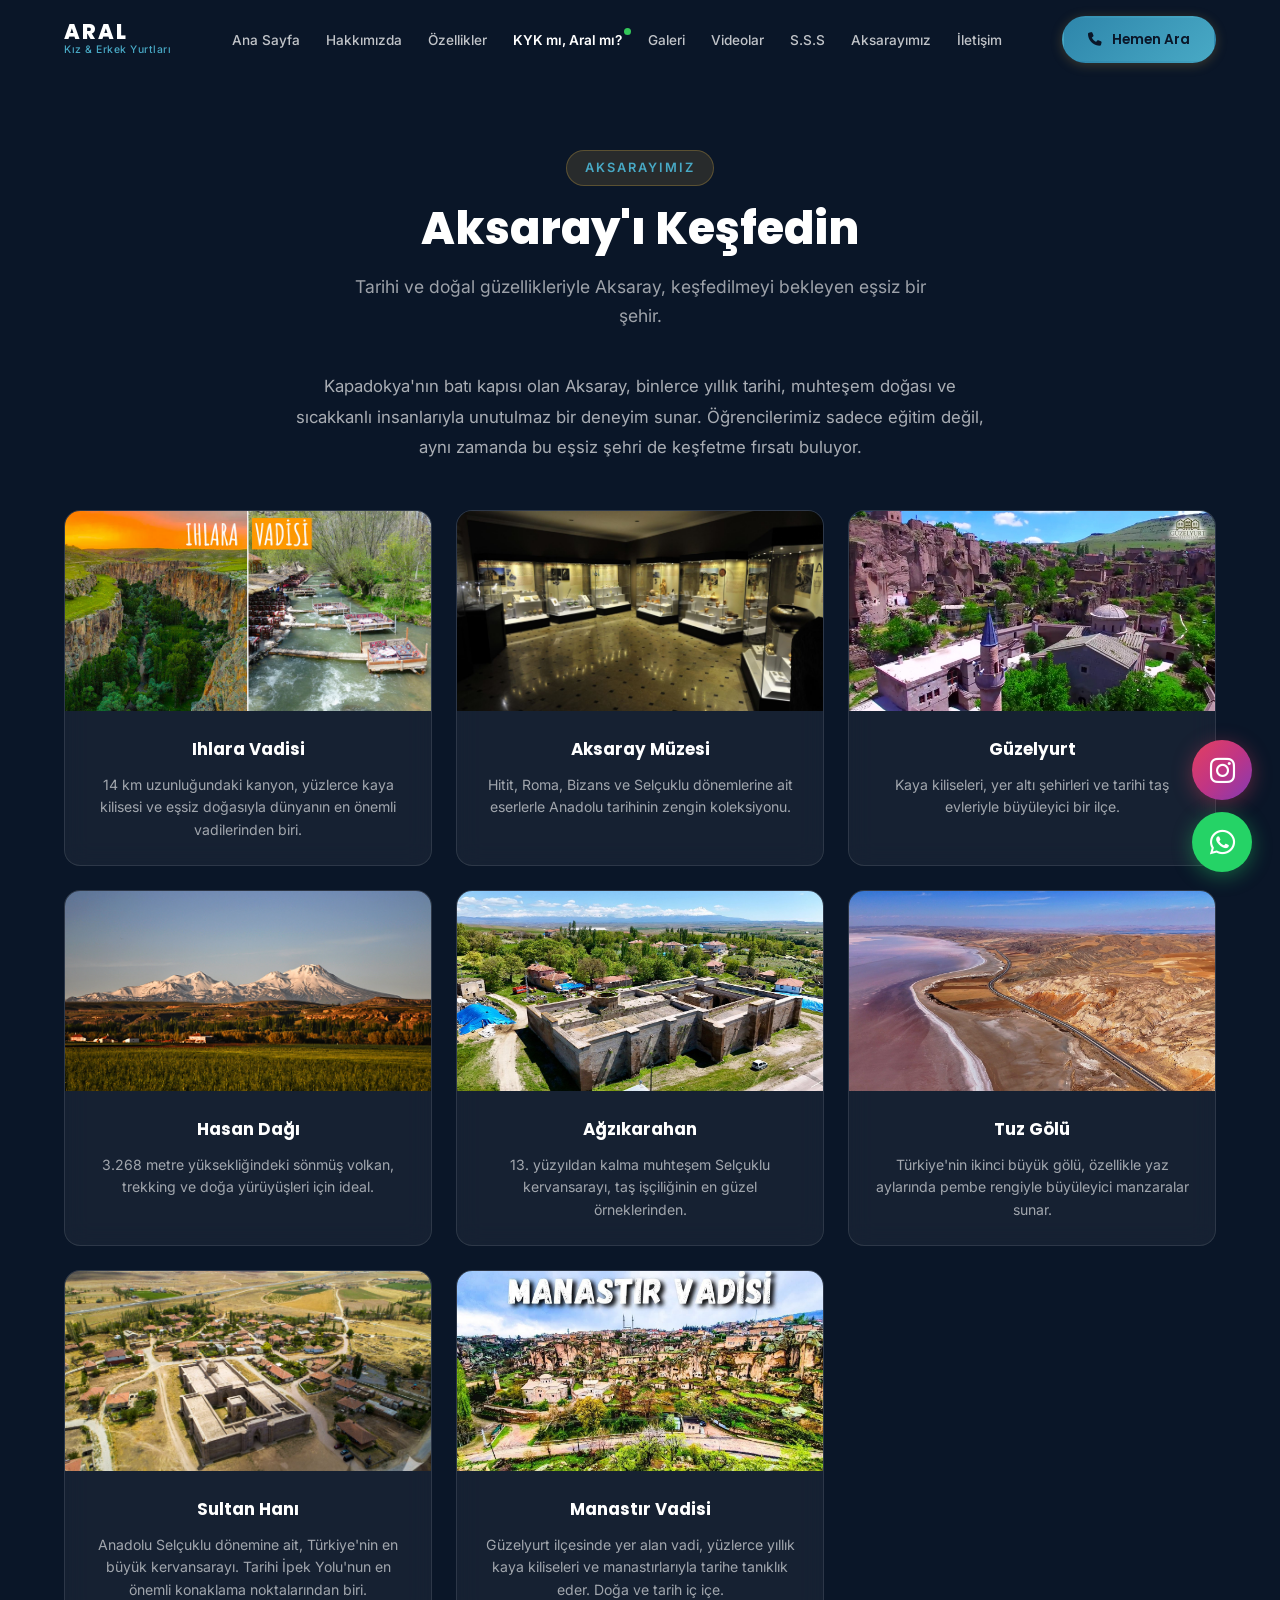
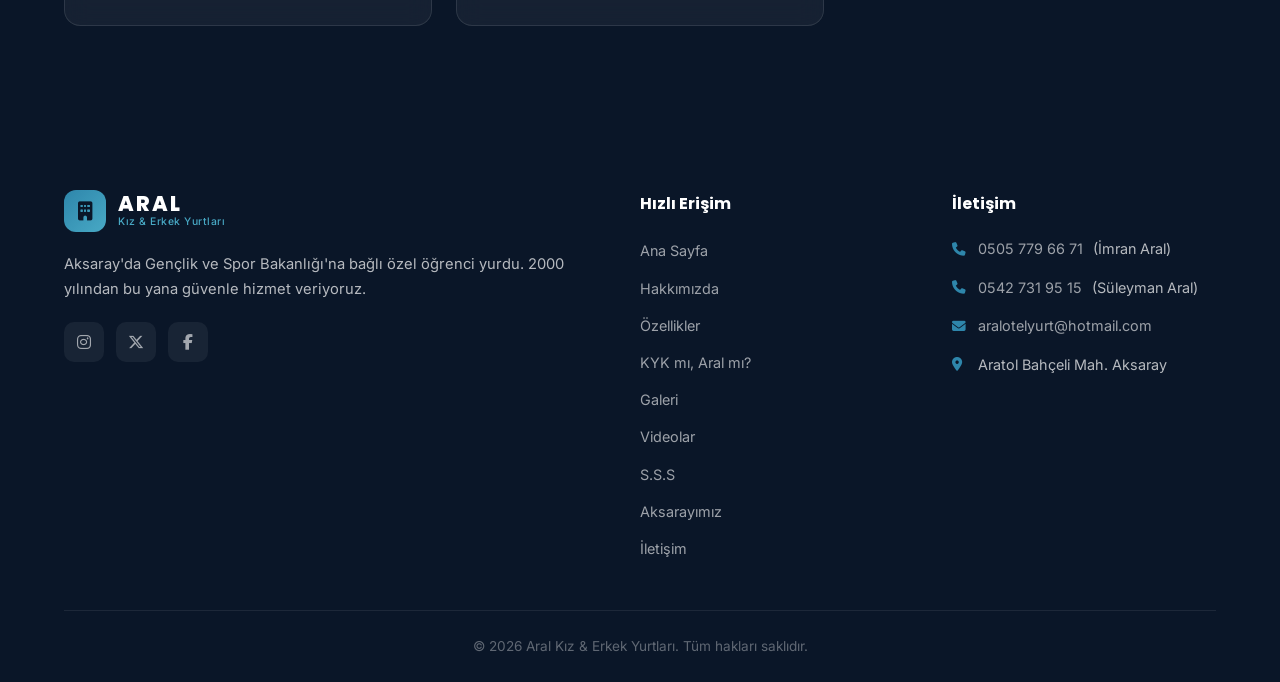
==== commit 879bc0da: "fix: Aksarayimiz menuye, yerlesme satiri kaldirildi, kayit bandi buyutuldu - Aksarayimiz ana menuye " ====
--- a/aksarayimiz.html
+++ b/aksarayimiz.html
@@ -28,7 +28,7 @@
     <!-- Font Awesome -->
     <link rel="stylesheet" href="https://cdnjs.cloudflare.com/ajax/libs/font-awesome/6.5.1/css/all.min.css">
 
-    <link rel="stylesheet" href="styles.css?v=20260819">
+    <link rel="stylesheet" href="styles.css?v=20260819b">
     <style>
         .section.aksarayimiz {
             padding-top: 150px;
@@ -55,6 +55,7 @@
                 <li><a href="galeri.html" class="nav-link">Galeri</a></li>
                 <li><a href="videolar.html" class="nav-link">Videolar</a></li>
                 <li><a href="sss.html" class="nav-link">S.S.S</a></li>
+                <li><a href="aksarayimiz.html" class="nav-link active">Aksarayımız</a></li>
                 <li><a href="index.html#iletisim" class="nav-link">İletişim</a></li>
             </ul>
             <div class="nav-cta">
@@ -200,8 +201,8 @@
                         <li><a href="galeri.html">Galeri</a></li>
                         <li><a href="videolar.html">Videolar</a></li>
                         <li><a href="sss.html">S.S.S</a></li>
+                        <li><a href="aksarayimiz.html">Aksarayımız</a></li>
                         <li><a href="index.html#iletisim">İletişim</a></li>
-                        <li><a href="aksarayimiz.html">Aksarayımız</a></li>
                     </ul>
                 </div>
                 <div class="footer-contact">
@@ -235,7 +236,7 @@
         <i class="fab fa-whatsapp"></i>
     </a>
 
-    <script src="script.js?v=20260819"></script>
+    <script src="script.js?v=20260819b"></script>
 </body>
 
 </html>
--- a/styles.css
+++ b/styles.css
@@ -206,8 +206,9 @@
 }
 
 .nav-link {
-    padding: 8px 16px;
-    font-size: 0.9rem;
+    padding: 8px 11px;
+    font-size: 0.85rem;
+    white-space: nowrap;
     font-weight: 500;
     color: rgba(255, 255, 255, 0.75);
     border-radius: 8px;
@@ -332,19 +333,22 @@
 }
 
 .hero-announce {
-    display: inline-flex;
-    align-items: center;
-    gap: 12px;
-    padding: 10px 22px;
-    margin-bottom: 18px;
+    display: flex;
+    width: fit-content;
+    align-items: center;
+    justify-content: center;
+    gap: 14px;
+    padding: 14px 32px;
+    margin: 0 auto 22px;
     background: linear-gradient(135deg, rgba(52, 199, 89, 0.18), rgba(52, 199, 89, 0.08));
     border: 1px solid rgba(52, 199, 89, 0.45);
     border-radius: 50px;
     color: var(--white);
-    font-size: 0.95rem;
-    font-weight: 600;
+    font-family: var(--font-heading);
+    font-size: 1.15rem;
+    font-weight: 700;
     letter-spacing: 0.2px;
-    box-shadow: 0 0 28px rgba(52, 199, 89, 0.18);
+    box-shadow: 0 0 34px rgba(52, 199, 89, 0.22);
     animation: fadeInDown 1s ease;
 }
 
@@ -362,8 +366,8 @@
 .announce-pulse {
     position: relative;
     flex-shrink: 0;
-    width: 10px;
-    height: 10px;
+    width: 13px;
+    height: 13px;
     border-radius: 50%;
     background: var(--success);
 }
@@ -383,7 +387,7 @@
 }
 
 .announce-arrow {
-    font-size: 0.8rem;
+    font-size: 0.95rem;
     opacity: 0.75;
     transition: var(--transition);
 }
@@ -397,11 +401,16 @@
     .announce-pulse::after { animation: none; }
 }
 
-@media (max-width: 480px) {
+@media (max-width: 600px) {
     .hero-announce {
-        font-size: 0.82rem;
-        padding: 9px 16px;
-        gap: 9px;
+        font-size: 0.95rem;
+        padding: 12px 20px;
+        gap: 10px;
+    }
+
+    .announce-pulse {
+        width: 11px;
+        height: 11px;
     }
 }
 
@@ -1553,8 +1562,8 @@
 .nav-link-hot::before {
     content: '';
     position: absolute;
-    top: 6px;
-    right: 6px;
+    top: 4px;
+    right: 2px;
     width: 7px;
     height: 7px;
     border-radius: 50%;
@@ -2056,6 +2065,18 @@
     .cta-buttons .btn {
         width: 100%;
         justify-content: center;
+    }
+}
+
+/* Dar masaustu: 9 menu ogesi tasmasin */
+@media (min-width: 769px) and (max-width: 1150px) {
+    .nav-menu {
+        gap: 1px;
+    }
+
+    .nav-link {
+        padding: 7px 7px;
+        font-size: 0.79rem;
     }
 }
 
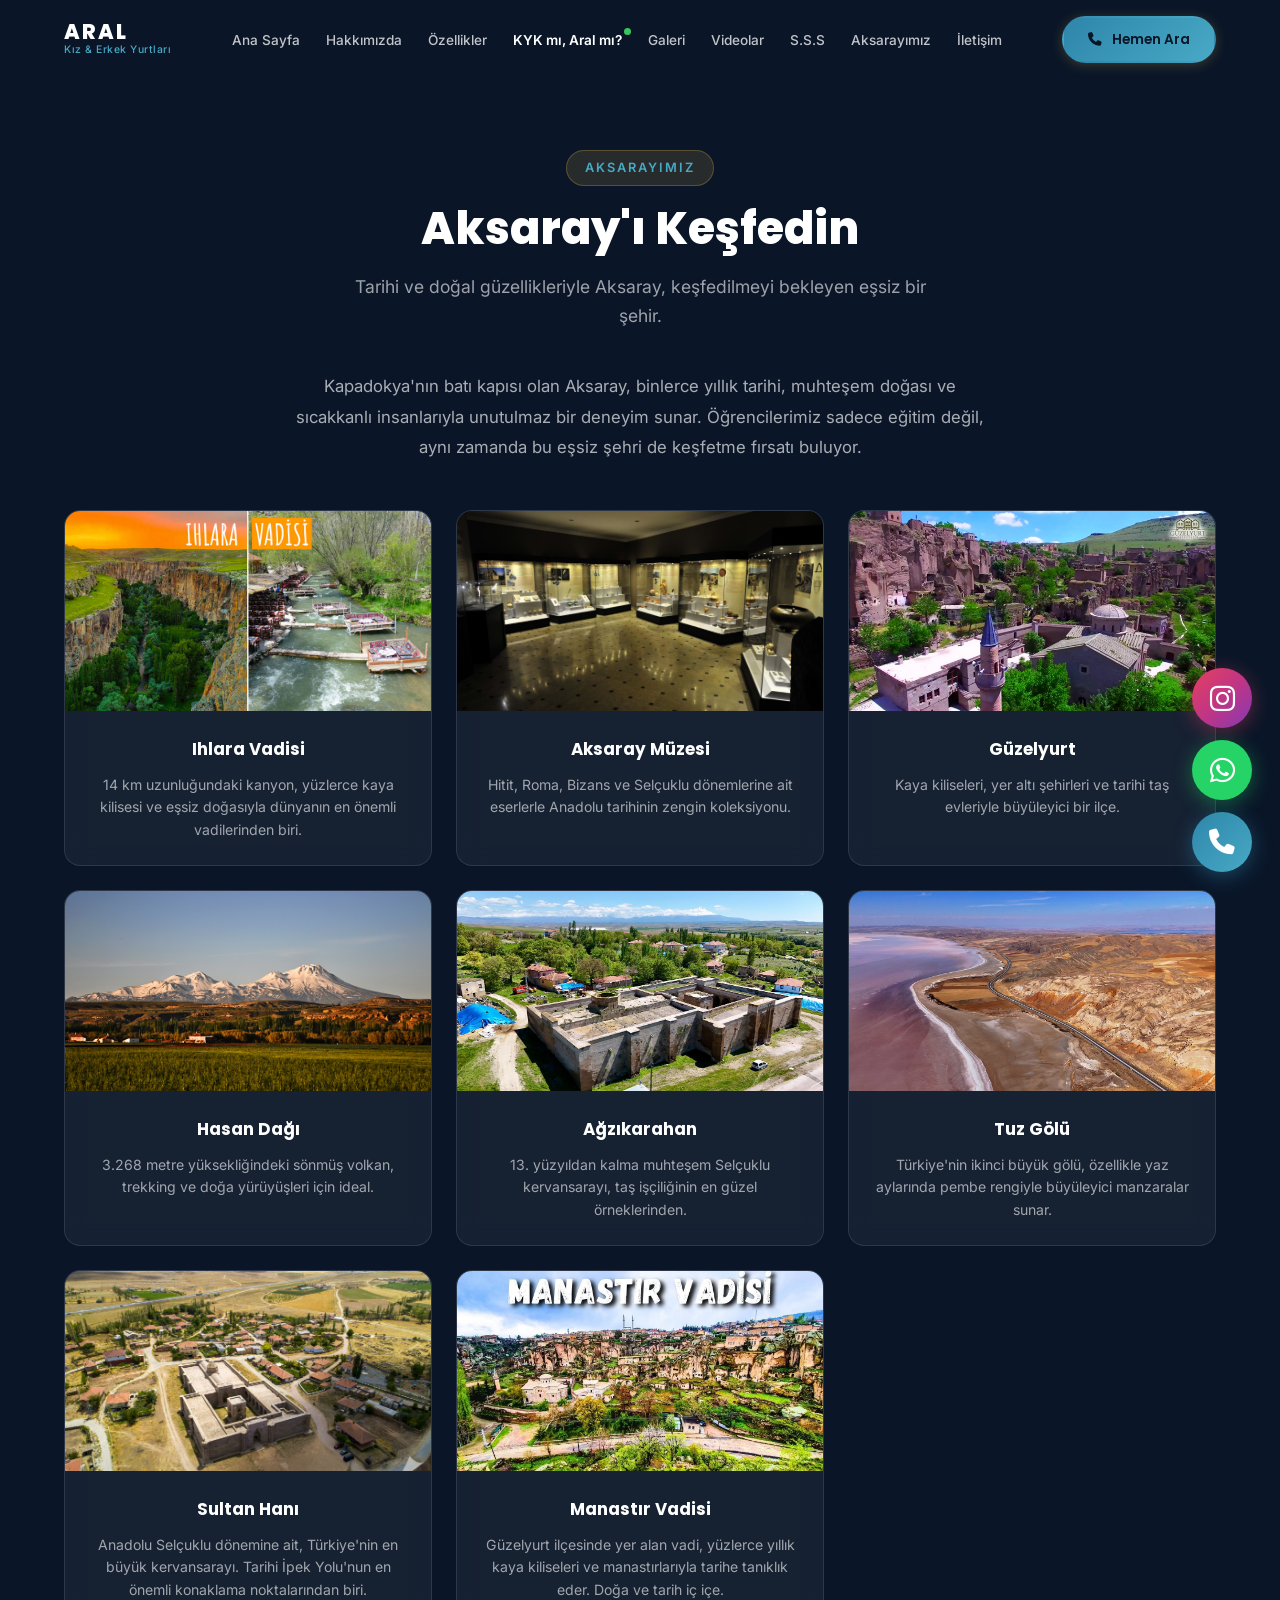
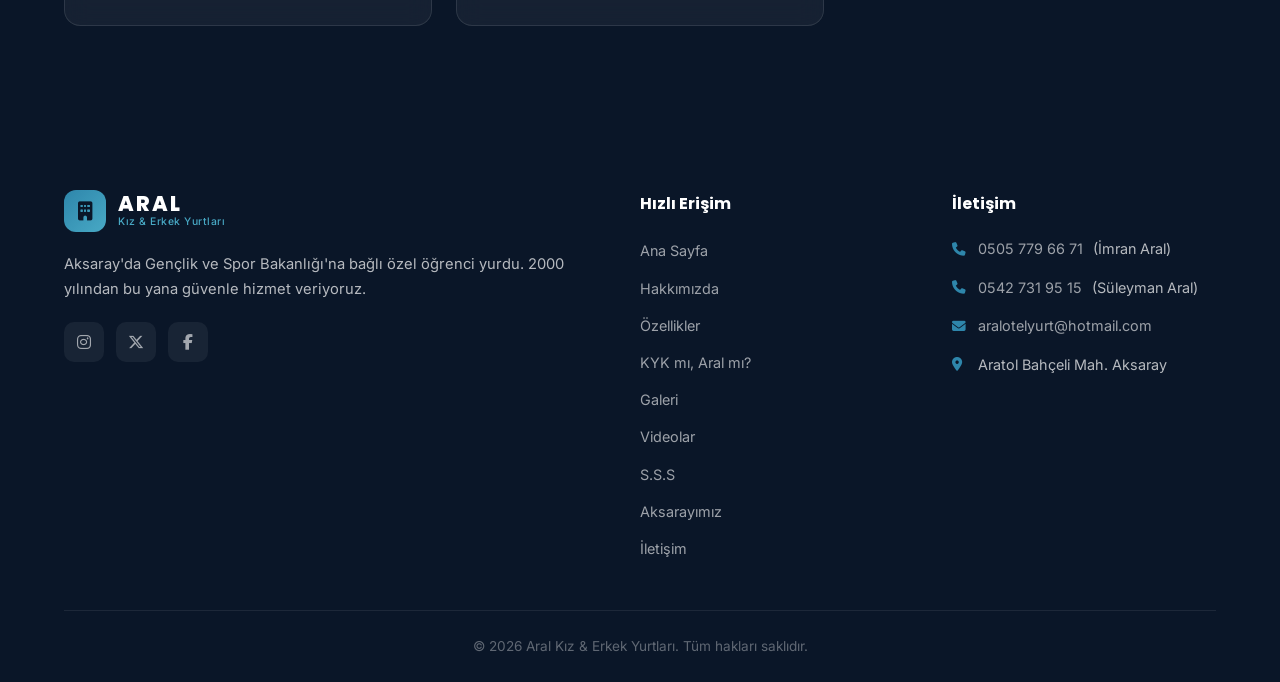
==== commit b33e371c: "feat: sabit "Ara" butonu eklendi (0542 731 95 15) Sag alttaki yuvarlak butonlara ucuncu olarak telef" ====
--- a/aksarayimiz.html
+++ b/aksarayimiz.html
@@ -12,10 +12,12 @@
     <meta property="og:type" content="website">
     <meta property="og:url" content="https://aralyurt.com/aksarayimiz.html">
     <meta property="og:image" content="https://aralyurt.com/images/dis-cekim.jpg">
-    <link rel="icon" href="favicon.ico" sizes="any">
-    <link rel="icon" type="image/png" sizes="16x16" href="favicon-16x16.png">
-    <link rel="icon" type="image/png" sizes="32x32" href="favicon-32x32.png">
-    <link rel="apple-touch-icon" sizes="180x180" href="apple-touch-icon.png">
+    <link rel="icon" href="favicon.ico?v=2" sizes="any">
+    <link rel="icon" type="image/png" sizes="16x16" href="favicon-16x16.png?v=2">
+    <link rel="icon" type="image/png" sizes="32x32" href="favicon-32x32.png?v=2">
+    <link rel="icon" type="image/png" sizes="48x48" href="favicon-48x48.png?v=2">
+    <link rel="icon" type="image/png" sizes="96x96" href="favicon-96x96.png?v=2">
+    <link rel="apple-touch-icon" sizes="180x180" href="apple-touch-icon.png?v=2">
     <link rel="manifest" href="site.webmanifest">
 
     <!-- Google Fonts -->
@@ -28,7 +30,7 @@
     <!-- Font Awesome -->
     <link rel="stylesheet" href="https://cdnjs.cloudflare.com/ajax/libs/font-awesome/6.5.1/css/all.min.css">
 
-    <link rel="stylesheet" href="styles.css?v=20260819b">
+    <link rel="stylesheet" href="styles.css?v=20260819e">
     <style>
         .section.aksarayimiz {
             padding-top: 150px;
@@ -230,13 +232,18 @@
         <i class="fab fa-instagram"></i>
     </a>
 
+    <!-- Ara Butonu -->
+    <a href="tel:+905427319515" class="phone-btn" aria-label="Telefonla arayın">
+        <i class="fas fa-phone"></i>
+    </a>
+
     <!-- WhatsApp Button -->
     <a href="https://wa.me/905427319515?text=Merhaba%2C%202026-2027%20d%C3%B6nemi%20i%C3%A7in%20bo%C5%9F%20oda%20ve%20kay%C4%B1t%20bilgisi%20almak%20istiyorum." target="_blank" rel="noopener" class="whatsapp-btn"
         aria-label="WhatsApp ile iletişim">
         <i class="fab fa-whatsapp"></i>
     </a>
 
-    <script src="script.js?v=20260819b"></script>
+    <script src="script.js?v=20260819e"></script>
 </body>
 
 </html>
--- a/styles.css
+++ b/styles.css
@@ -1349,7 +1349,7 @@
 /* ===== WHATSAPP ===== */
 .whatsapp-btn {
     position: fixed;
-    bottom: 28px;
+    bottom: 100px;
     right: 28px;
     width: 60px;
     height: 60px;
@@ -1383,10 +1383,56 @@
     }
 }
 
+/* ===== ARA (TELEFON) FLOATING BTN ===== */
+.phone-btn {
+    position: fixed;
+    bottom: 28px;
+    right: 28px;
+    width: 60px;
+    height: 60px;
+    border-radius: 50%;
+    background: linear-gradient(135deg, var(--accent), var(--accent-light));
+    color: var(--white);
+    display: flex;
+    align-items: center;
+    justify-content: center;
+    font-size: 1.6rem;
+    box-shadow: 0 4px 20px rgba(46, 134, 171, 0.45);
+    z-index: 999;
+    transition: var(--transition);
+    animation: pulse-phone 2s infinite;
+}
+
+.phone-btn:hover {
+    transform: scale(1.1);
+    box-shadow: 0 8px 30px rgba(46, 134, 171, 0.55);
+}
+
+@keyframes pulse-phone {
+
+    0%,
+    100% {
+        box-shadow: 0 4px 20px rgba(46, 134, 171, 0.45);
+    }
+
+    50% {
+        box-shadow: 0 4px 30px rgba(46, 134, 171, 0.65), 0 0 0 12px rgba(46, 134, 171, 0.12);
+    }
+}
+
+@media (prefers-reduced-motion: reduce) {
+
+    .phone-btn,
+    .whatsapp-btn,
+    .instagram-btn {
+        animation: none;
+    }
+}
+
 /* ===== INSTAGRAM FLOATING BTN ===== */
 .instagram-btn {
     position: fixed;
-    bottom: 100px;
+    bottom: 172px;
     right: 28px;
     width: 60px;
     height: 60px;
@@ -1729,23 +1775,25 @@
 }
 
 .vs-head {
-    position: sticky;
-    top: 70px;
-    z-index: 5;
     background: var(--primary);
-    border-bottom: 1px solid rgba(255, 255, 255, 0.12);
-}
-
-.vs-head .vs-cell {
-    padding: 16px 24px;
+    border-bottom: 2px solid rgba(255, 255, 255, 0.14);
+}
+
+.vs-head .vs-cell,
+.vs-head .vs-topic {
+    padding: 18px 24px;
     font-family: var(--font-heading);
     font-weight: 700;
     font-size: 1rem;
     color: var(--white);
 }
 
-.vs-head-aral {
-    background: linear-gradient(135deg, rgba(46, 134, 171, 0.35), rgba(46, 134, 171, 0.15));
+.vs-head .vs-head-kyk {
+    background: rgba(255, 255, 255, 0.03);
+}
+
+.vs-head .vs-head-aral {
+    background: linear-gradient(135deg, rgba(46, 134, 171, 0.45), rgba(46, 134, 171, 0.22));
     color: var(--white);
 }
 
@@ -1754,9 +1802,16 @@
     margin-right: 6px;
 }
 
-.vs-row + .vs-row,
-.vs-head + .vs-row {
-    border-top: 1px solid rgba(255, 255, 255, 0.07);
+.vs-row + .vs-row {
+    border-top: 1px solid rgba(255, 255, 255, 0.08);
+}
+
+/* Sutunlari birbirinden ayir */
+.vs-row .vs-cell + .vs-cell,
+.vs-head .vs-cell + .vs-cell,
+.vs-row .vs-topic + .vs-cell,
+.vs-head .vs-topic + .vs-cell {
+    border-left: 1px solid rgba(255, 255, 255, 0.06);
 }
 
 .vs-topic {
@@ -2003,6 +2058,13 @@
         font-size: 1rem;
         background: rgba(255, 255, 255, 0.06);
         border-bottom: 1px solid rgba(255, 255, 255, 0.08);
+    }
+
+    /* Kart gorunumunde sutun ayiricisi degil, satir ayiricisi olsun */
+    .vs-row .vs-cell + .vs-cell,
+    .vs-row .vs-topic + .vs-cell {
+        border-left: none;
+        border-top: 1px solid rgba(255, 255, 255, 0.07);
     }
 
     .vs-cell {
@@ -2335,18 +2397,26 @@
         justify-content: center;
     }
 
-    .whatsapp-btn {
+    .phone-btn {
         width: 54px;
         height: 54px;
         bottom: 20px;
         right: 20px;
+        font-size: 1.4rem;
+    }
+
+    .whatsapp-btn {
+        width: 54px;
+        height: 54px;
+        bottom: 84px;
+        right: 20px;
         font-size: 1.6rem;
     }
 
     .instagram-btn {
         width: 54px;
         height: 54px;
-        bottom: 84px;
+        bottom: 148px;
         right: 20px;
         font-size: 1.6rem;
     }
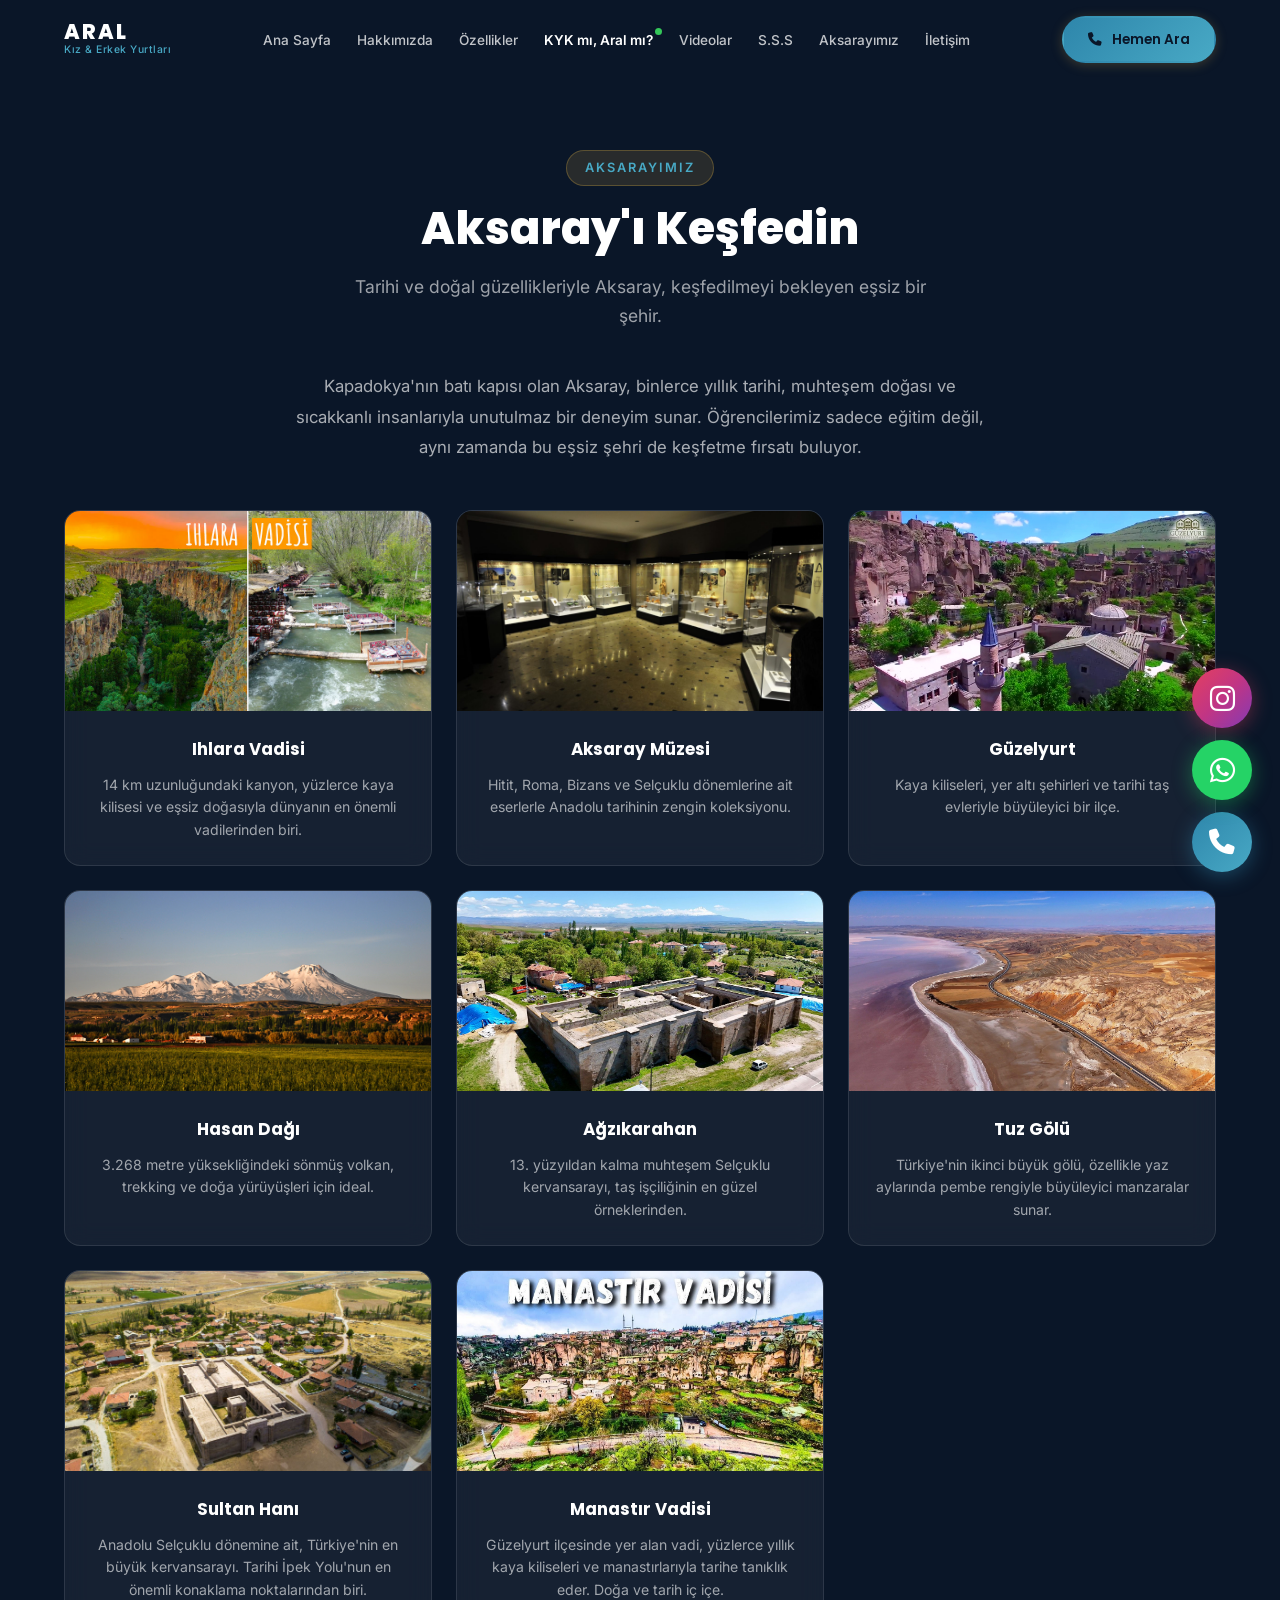
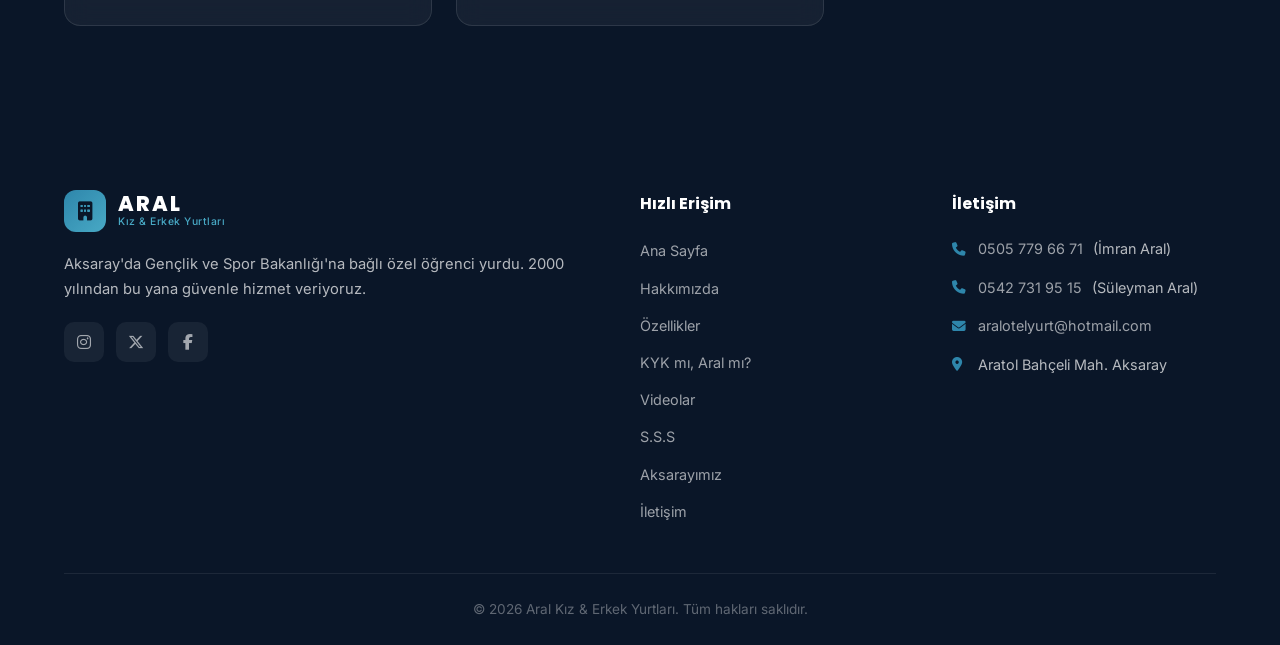
==== commit f05f326c: "kaldir: galeri bolumu sitedendan cikarildi, sadece videolar sayfasi kaldi Co-Authored-By: Claude Son" ====
--- a/aksarayimiz.html
+++ b/aksarayimiz.html
@@ -54,7 +54,6 @@
                 <li><a href="index.html#hakkimizda" class="nav-link">Hakkımızda</a></li>
                 <li><a href="index.html#ozellikler" class="nav-link">Özellikler</a></li>
                 <li><a href="kyk-mi-aral-mi.html" class="nav-link nav-link-hot">KYK mı, Aral mı?</a></li>
-                <li><a href="galeri.html" class="nav-link">Galeri</a></li>
                 <li><a href="videolar.html" class="nav-link">Videolar</a></li>
                 <li><a href="sss.html" class="nav-link">S.S.S</a></li>
                 <li><a href="aksarayimiz.html" class="nav-link active">Aksarayımız</a></li>
@@ -200,7 +199,6 @@
                         <li><a href="index.html#hakkimizda">Hakkımızda</a></li>
                         <li><a href="index.html#ozellikler">Özellikler</a></li>
                         <li><a href="kyk-mi-aral-mi.html">KYK mı, Aral mı?</a></li>
-                        <li><a href="galeri.html">Galeri</a></li>
                         <li><a href="videolar.html">Videolar</a></li>
                         <li><a href="sss.html">S.S.S</a></li>
                         <li><a href="aksarayimiz.html">Aksarayımız</a></li>
--- a/styles.css
+++ b/styles.css
@@ -914,52 +914,6 @@
 }
 
 /* ===== GALERİ ===== */
-.gallery-tabs {
-    display: flex;
-    justify-content: center;
-    gap: 12px;
-    margin-bottom: 40px;
-    flex-wrap: wrap;
-}
-
-.gallery-tab-btn {
-    display: inline-flex;
-    align-items: center;
-    gap: 8px;
-    padding: 12px 24px;
-    border: 1px solid rgba(255, 255, 255, 0.15);
-    border-radius: 50px;
-    background: rgba(255, 255, 255, 0.05);
-    color: rgba(255, 255, 255, 0.65);
-    font-family: var(--font-heading);
-    font-weight: 600;
-    font-size: 0.9rem;
-    cursor: pointer;
-    transition: var(--transition);
-}
-
-.gallery-tab-btn:hover {
-    background: rgba(212, 168, 67, 0.1);
-    border-color: rgba(212, 168, 67, 0.3);
-    color: var(--accent-light);
-}
-
-.gallery-tab-btn.active {
-    background: linear-gradient(135deg, var(--accent), var(--accent-light));
-    color: var(--primary);
-    border-color: transparent;
-    box-shadow: 0 4px 20px rgba(212, 168, 67, 0.3);
-}
-
-.gallery-tab-content {
-    display: none;
-}
-
-.gallery-tab-content.active {
-    display: block;
-    animation: fadeInUp 0.5s ease;
-}
-
 .gallery-media-grid {
     display: grid;
     grid-template-columns: 2fr 1fr;
@@ -1010,38 +964,6 @@
 
 .gallery-media-label i {
     color: var(--accent);
-}
-
-.gallery-empty-state {
-    text-align: center;
-    padding: 80px 40px;
-    background: rgba(255, 255, 255, 0.03);
-    border: 2px dashed rgba(255, 255, 255, 0.1);
-    border-radius: var(--radius-lg);
-}
-
-.gallery-empty-state i {
-    font-size: 3rem;
-    color: var(--accent);
-    margin-bottom: 20px;
-    opacity: 0.6;
-}
-
-.gallery-empty-state h3 {
-    font-family: var(--font-heading);
-    font-size: 1.3rem;
-    font-weight: 700;
-    color: var(--white);
-    margin-bottom: 8px;
-}
-
-.gallery-empty-state p {
-    color: rgba(255, 255, 255, 0.5);
-    font-size: 0.95rem;
-}
-
-.ailemiz-grid {
-    grid-template-columns: repeat(3, 1fr);
 }
 
 /* ===== SSS (FAQ) ===== */
@@ -2150,11 +2072,6 @@
 
     .gallery-media-grid {
         grid-template-columns: 1fr;
-    }
-
-    .gallery-tab-btn {
-        padding: 10px 18px;
-        font-size: 0.85rem;
     }
 
     .aksaray-grid {
@@ -2280,16 +2197,6 @@
         grid-template-columns: 1fr;
     }
 
-    .gallery-tab-btn {
-        padding: 10px 16px;
-        font-size: 0.82rem;
-        gap: 6px;
-    }
-
-    .gallery-empty-state {
-        padding: 50px 24px;
-    }
-
     .faq-question {
         padding: 18px 20px;
     }
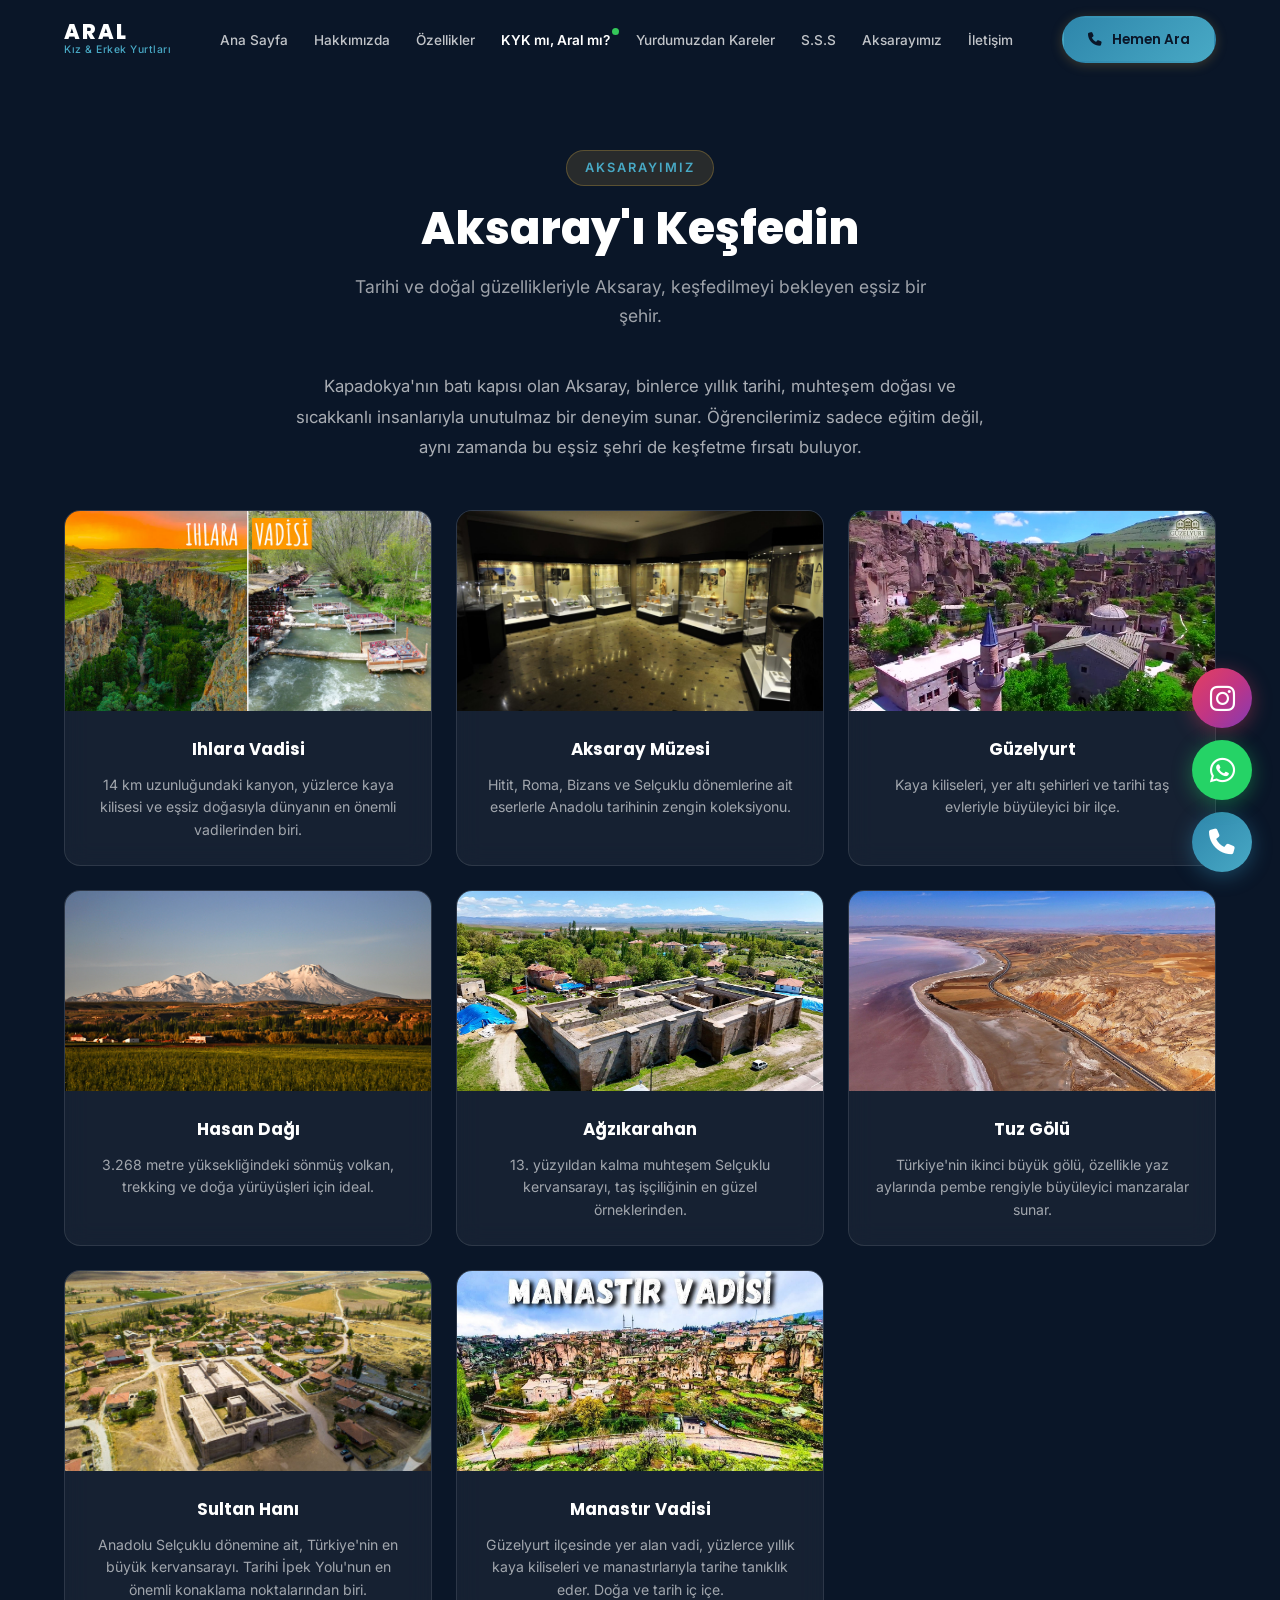
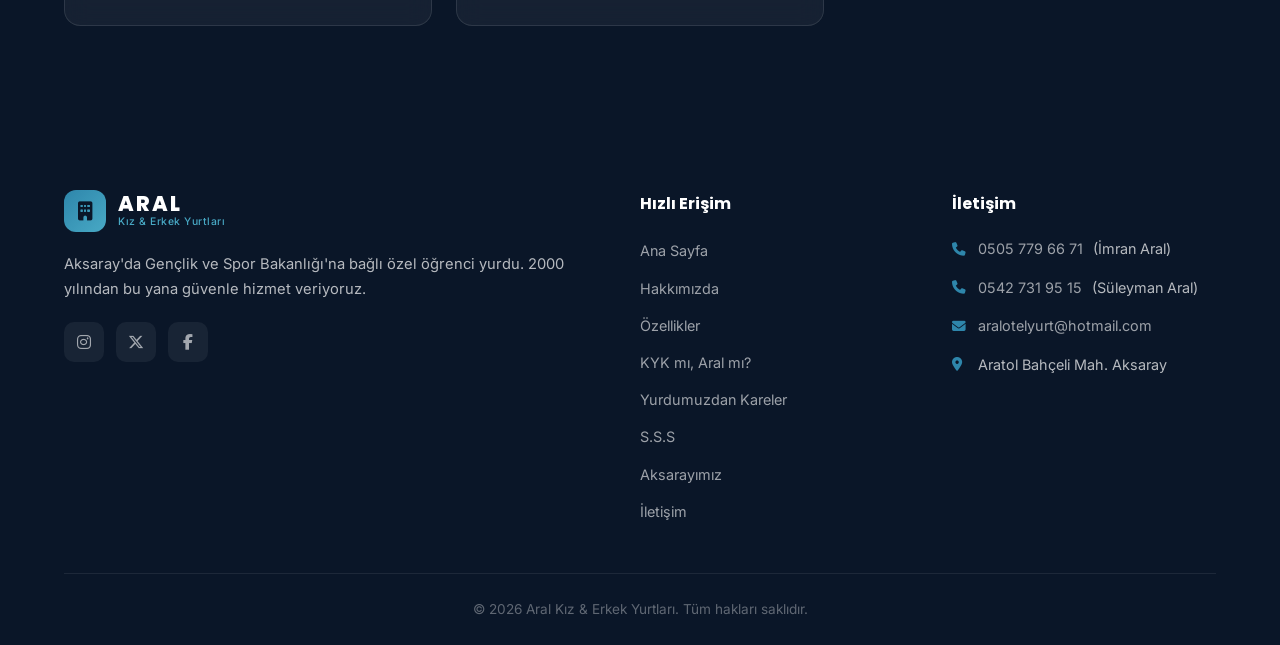
==== commit 39978b7e: "degistir: Videolar bolumu Yurdumuzdan Kareler olarak yeniden adlandirildi, galeriden kaldirilan foto" ====
--- a/aksarayimiz.html
+++ b/aksarayimiz.html
@@ -54,7 +54,7 @@
                 <li><a href="index.html#hakkimizda" class="nav-link">Hakkımızda</a></li>
                 <li><a href="index.html#ozellikler" class="nav-link">Özellikler</a></li>
                 <li><a href="kyk-mi-aral-mi.html" class="nav-link nav-link-hot">KYK mı, Aral mı?</a></li>
-                <li><a href="videolar.html" class="nav-link">Videolar</a></li>
+                <li><a href="videolar.html" class="nav-link">Yurdumuzdan Kareler</a></li>
                 <li><a href="sss.html" class="nav-link">S.S.S</a></li>
                 <li><a href="aksarayimiz.html" class="nav-link active">Aksarayımız</a></li>
                 <li><a href="index.html#iletisim" class="nav-link">İletişim</a></li>
@@ -199,7 +199,7 @@
                         <li><a href="index.html#hakkimizda">Hakkımızda</a></li>
                         <li><a href="index.html#ozellikler">Özellikler</a></li>
                         <li><a href="kyk-mi-aral-mi.html">KYK mı, Aral mı?</a></li>
-                        <li><a href="videolar.html">Videolar</a></li>
+                        <li><a href="videolar.html">Yurdumuzdan Kareler</a></li>
                         <li><a href="sss.html">S.S.S</a></li>
                         <li><a href="aksarayimiz.html">Aksarayımız</a></li>
                         <li><a href="index.html#iletisim">İletişim</a></li>
